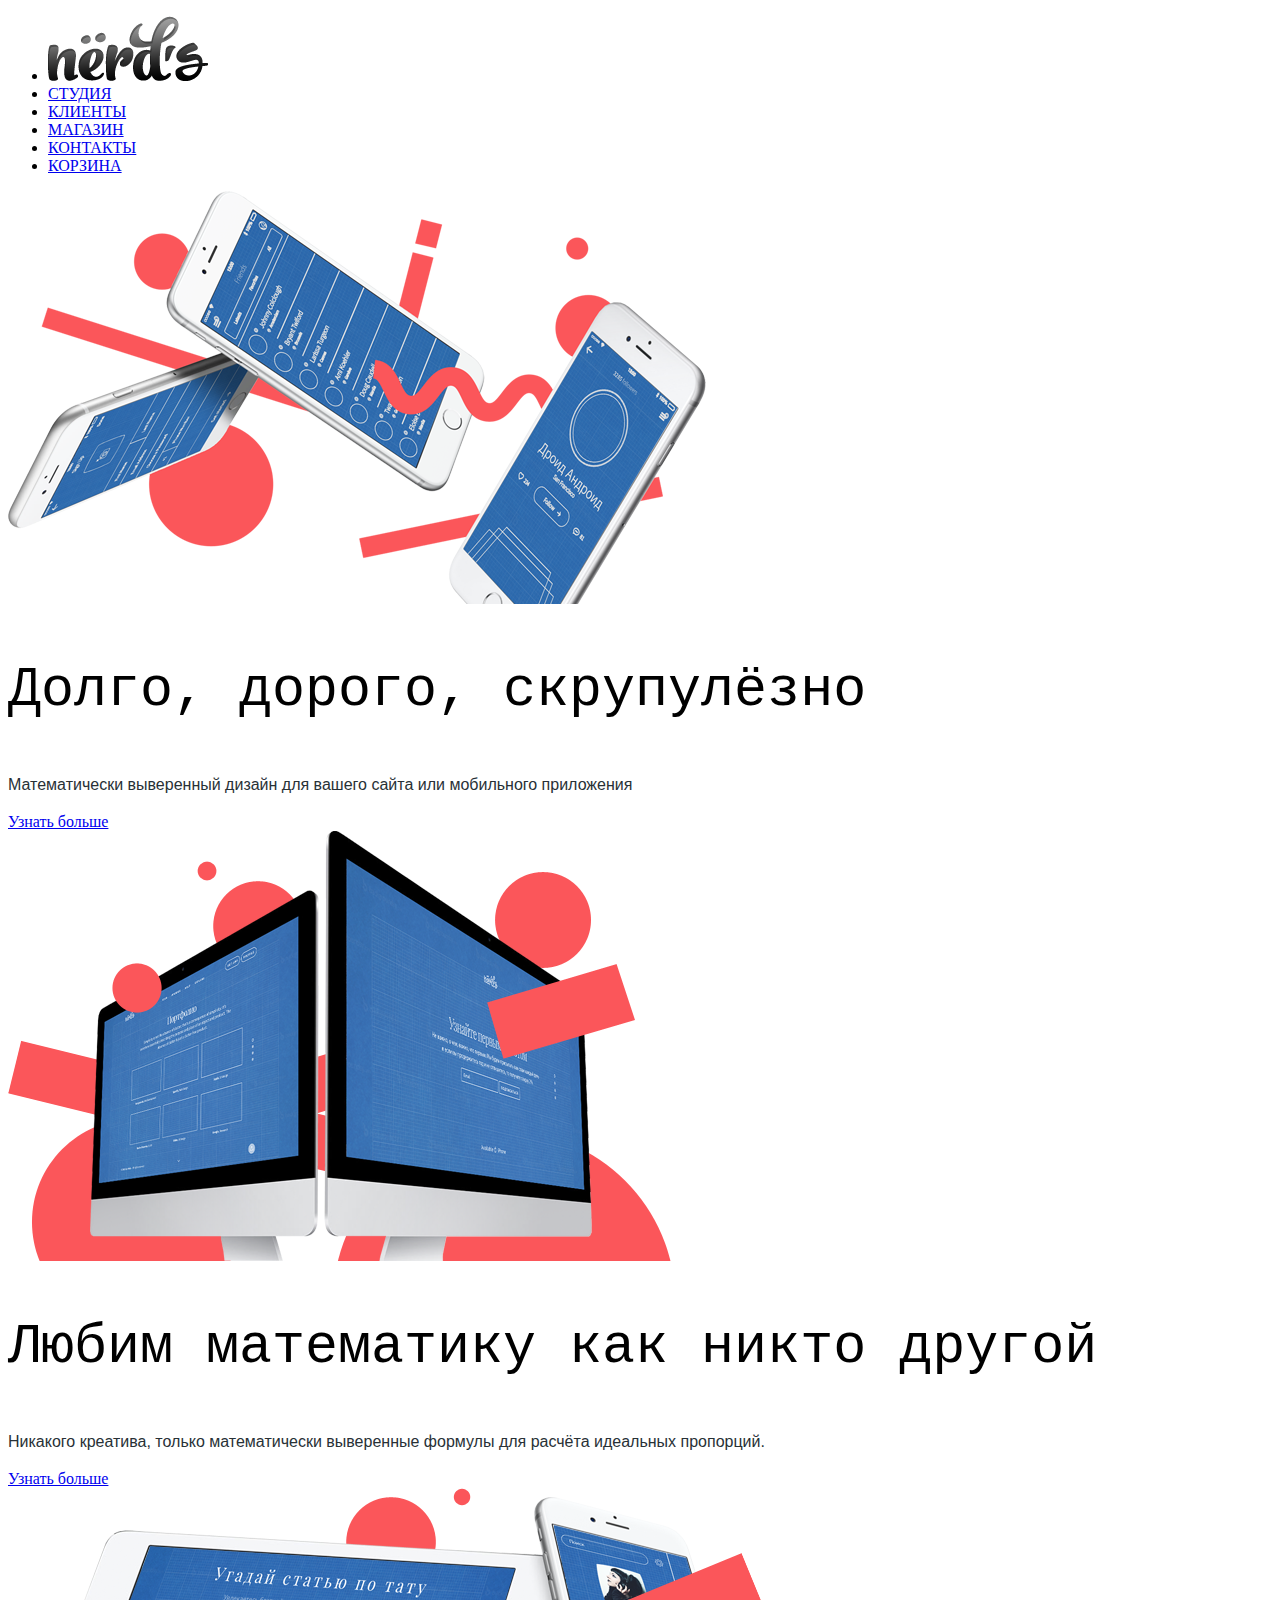
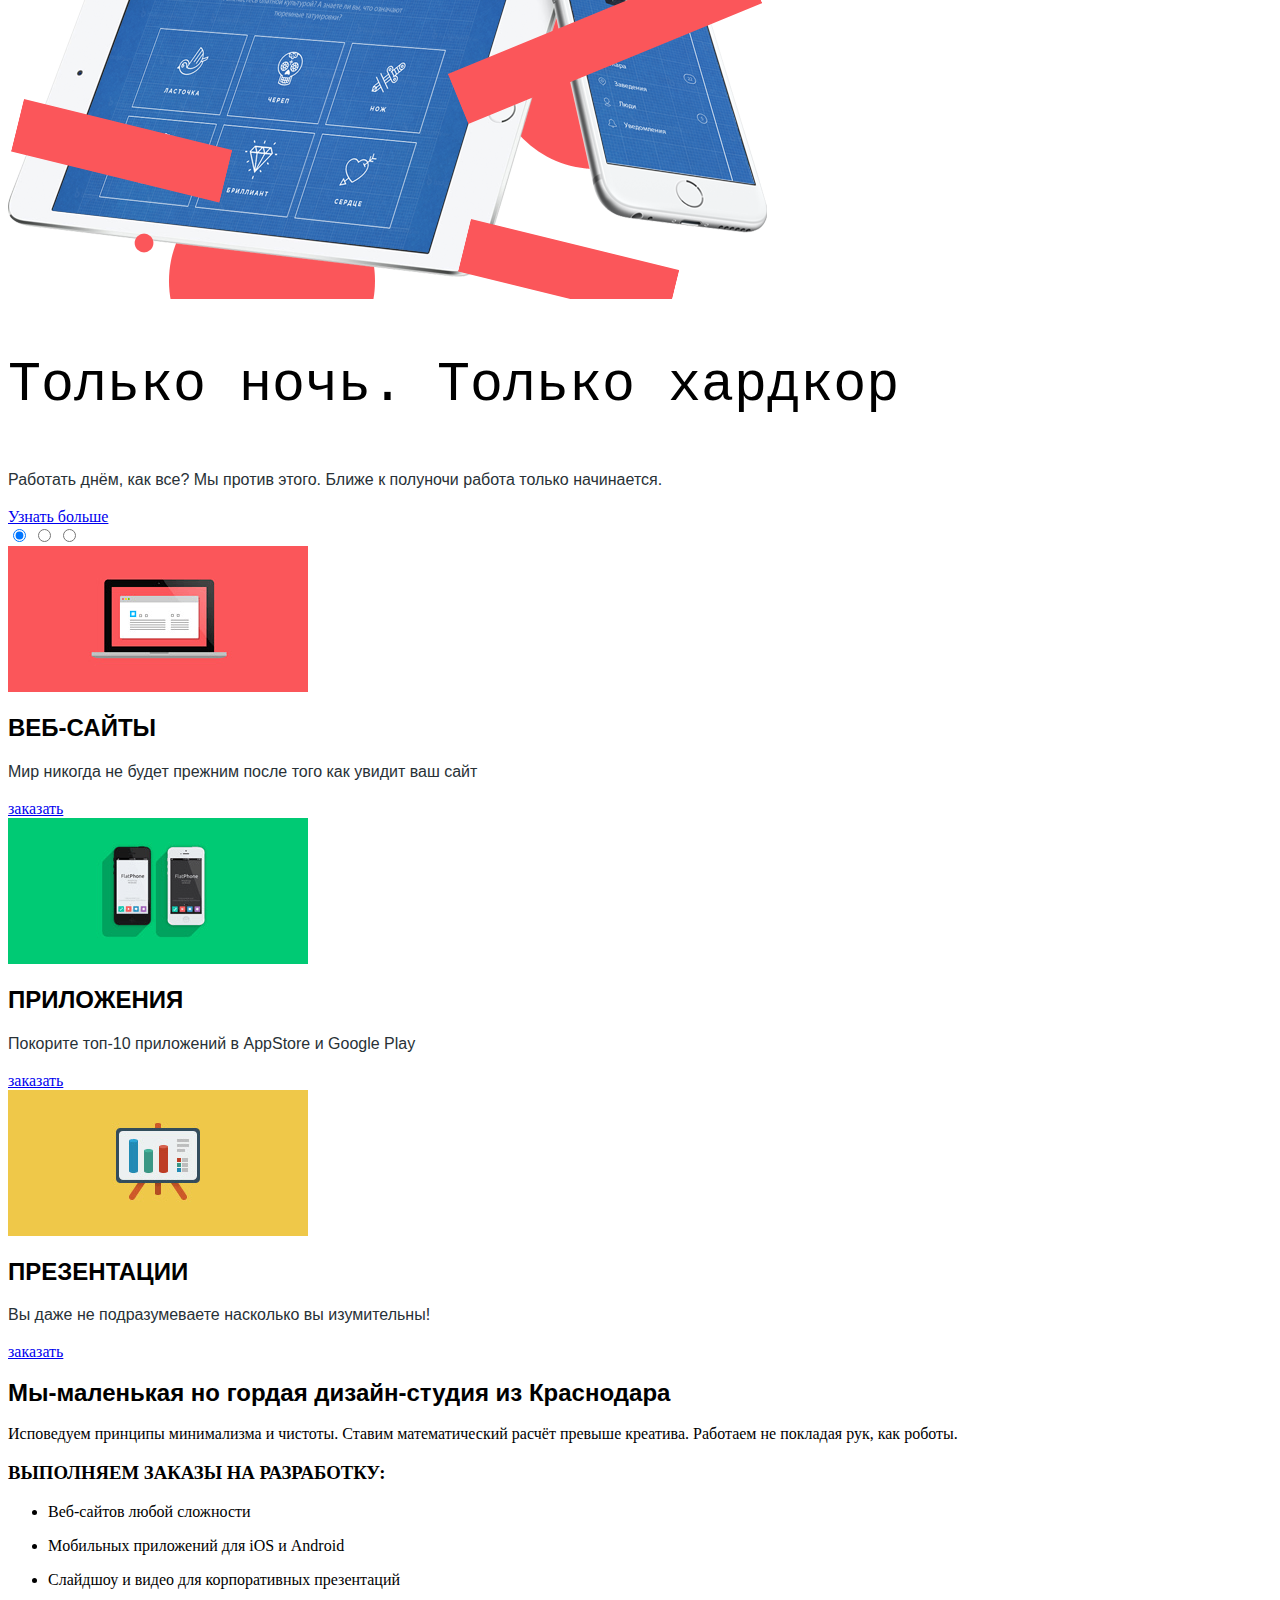
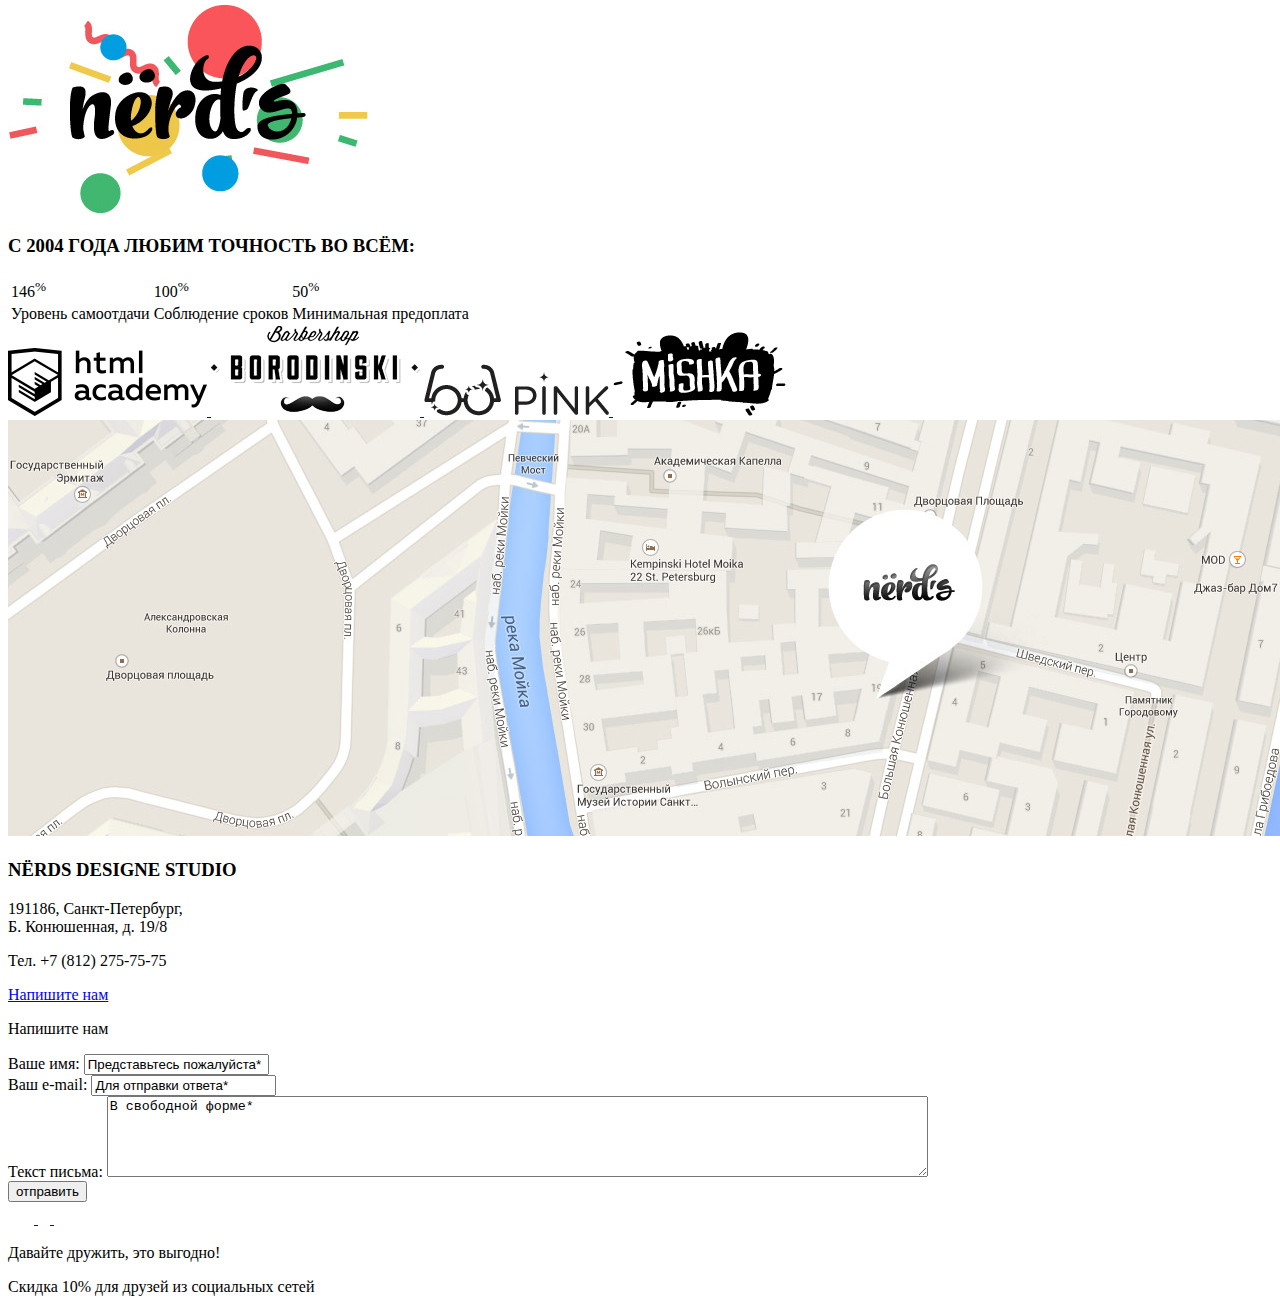
==== index.html @ 224f7737 "Поправил" ====
<!DOCTYPE html>
<html lang="ru">
  <head>
    <meta charset="utf-8">
      <title>HTML Academy: Нёрдс</title>
    <link href="css/style.css" rel="stylesheet">
  </head>
  <body>
    <header class="main-header">
      <div class="container">
        <nav class="main-navigation">
          <ul>
            <li>
              <a><img src="img/logo-nerds.png" alt="главная"></a>
            </li>
            <li>
              <a href="#">СТУДИЯ</a>
            </li>
            <li>
              <a href="#">КЛИЕНТЫ</a>
            </li>
            <li>
              <a href="catalog.html">МАГАЗИН</a>
            </li>
            <li>
              <a href="#">КОНТАКТЫ</a>
            </li>
            <li>
              <a href="#">КОРЗИНА</a>
            </li>
          </ul>
        </nav>
        <div class="carousel">
          <div class="carousel-slide-1">
            <img src="img/slide-1.png" alt="slide-1">
              <div class="slide-title">
                <p>Долго, дорого, скрупулёзно</p>
              </div>
                <p class="slide-text">Математически выверенный дизайн для вашего сайта или мобильного приложения</p>
                <a class="btn" href="#">Узнать больше</a>
          </div>
          <div class="carousel-slide-2">
            <img src="img/slide-2.png" alt="slide-2">
              <div class="slide-title">
                <p>Любим математику как никто другой</p>
              </div>
                <p class="slide-text">Никакого креатива, только математически выверенные формулы для расчёта идеальных пропорций.</p>
                <a class="btn" href="#">Узнать больше</a>
          </div>
          <div class="carousel-slide-3">
            <img src="img/slide-3.png" alt="slide-3">
              <div class="slide-title">
                <p>Только ночь. Только хардкор</p>
              </div>
                <p class="slide-text">Работать днём, как все? Мы против этого. Ближе к полуночи работа только начинается.</p>
                <a class="btn" href="#">Узнать больше</a>
          </div>
          <div class="carousel-activ">
            <input type="radio" name="carousel" id="slide-1" value="slide-1" checked>
              <label for="slide-1"></label>
            <input type="radio" name="carousel" id="slide-2" value="slide-2">
              <label for="slide-2"></label>
            <input type="radio" name="carousel" id="slide-3" value="slide-3">
              <label for="slide-3"></label>
          </div>
        </div>
      </div>
    </header>
    <div class="index-content">
      <div class="main-services">
        <div class="main-services-left">
          <img src="img/illustration-1.png" alt="ВЕБ-САЙТЫ">
          <h2 class="main-services-left-title">ВЕБ-САЙТЫ</h2>
          <p class="tegline">Мир никогда не будет прежним после того как увидит ваш сайт</p>
          <a class="btn" href="#">заказать</a>
        </div>
        <div class="main-services-center">
          <img src="img/illustration-2.png" alt="ПРИЛОЖЕНИЯ">
          <h2 class="main-services-center-title">ПРИЛОЖЕНИЯ</h2>
          <p class="tegline">Покорите топ-10 приложений в AppStore и Google Play</p>
          <a class="btn" href="#">заказать</a>
        </div>
        <div class="main-services-right">
          <img src="img/illustration-3.png" alt="ПРЕЗЕНТАЦИИ">
          <h2 class="main-services-right-title">ПРЕЗЕНТАЦИИ</h2>
          <p class="tegline">Вы даже не подразумеваете насколько вы изумительны!</p>
          <a class="btn" href="#">заказать</a>
        </div>
      </div>
      <div class="index-content-left">
        <h2 class="index-content-title">Мы-маленькая но гордая дизайн-студия из Краснодара</h2>
        <p>Исповедуем принципы минимализма и чистоты. Ставим математический расчёт превыше креатива. Работаем не покладая рук, как роботы.</p>
        <h3 class="index-content-left-title">ВЫПОЛНЯЕМ ЗАКАЗЫ НА РАЗРАБОТКУ:</h3>
          <ul>
            <li>
              <p>Веб-сайтов любой сложности</p>
            </li>
            <li>
              <p>Mобильных приложений для iOS и Android</p>
            </li>
            <li>
              <p>Слайдшоу и видео для корпоративных презентаций</p>
            </li>
          </ul>
        </div>
        <div class="index-content-right">
          <img src="img/nerds-illustration.jpg" alt="logo-nёrd's-color»">
          <h3 class="index-content-right-title">С 2004 ГОДА ЛЮБИМ ТОЧНОСТЬ ВО ВСЁМ:</h3>
           <table>
             <tr>
               <td>146<sup>%</sup></td>
               <td>100<sup>%</sup></td>
               <td>50<sup>%</sup></td>
             </tr>
             <tr>
               <td>Уровень самоотдачи</td>
               <td>Соблюдение сроков</td>
               <td>Минимальная предоплата</td>
           </table>
         </div>
         <div class="partners-block">
          <a href="https://htmlacademy.ru">
            <img src="img/logo-1.png" alt="htmlacademy">
          </a>
          <a href="https://htmlacademy.ru">
            <img src="img/logo-2.png" alt="barbershop BORODINSKI">
          </a>
          <a href="https://htmlacademy.ru">
            <img src="img/logo-3.png" alt="PINK">
          </a>
          <a href="https://htmlacademy.ru">
            <img src="img/logo-4.png" alt="MISHKA">
          </a>
        </div>
        <div class="useblock">
          <div class="usemap">
            <img src="img/map-marker.jpg" alt="карта">
          </div>
          <div class="main-contacts">
            <h3 class="main-contacts-title">NЁRDS DESIGNE STUDIO</h3>
            <p>191186, Санкт-Петербург,<br>
            Б. Конюшенная, д. 19/8</p>
            <p>Тел. +7 (812) 275-75-75</p>
          </div>
          <div>
            <a href="#">Напишите нам</a>
          </div>
          <form class="feedback-form" action="https://echo.htmlacademy.ru" method="post">
            <p class="feedback-form-title">Напишите нам</p>
            <div class="box-1">
              <label for="user-field-id">Ваше имя:</label>
              <input type="text" name="username" id="user-field-id" value="Представьтесь пожалуйста*">
            </div>
            <div class="box-2">
              <label for="user-email-id">Ваш e-mail:</label>
              <input type="email" name="user-email" id="user-email-id" value="Для отправки ответа*">
            </div>
            <div class="box-3">
              <label for="user-comment-id">Текст письма:</label>
                <textarea id="user-comment-id" name="user-comment" cols="100" rows="5">В свободной форме*</textarea>
            </div>
            <div class="btn-send">
              <button type="submit">отправить</button>
            </div>
          </form>
        </div>
      </div>
        <footer class="main-footer">
          <div class="container">
            <div class="footer-social-left">
              <a class="social-btn social-btn-vk" href="#">
                <img src="img/vk-icon.png" alt="Вконтакте">
              </a>
              <a class="social-btn social-btn-fb" href="#">
                <img src="img/fb-icon.png" alt="Фейсбук">
              </a>
              <a class="social-btn social-btn-inst" href="#">
                <img src="img/insta-icon.png" alt="Инстаграм">
              </a>
            </div>
            <div class="footer-tegline">
              <p class="footer-tegline">Давайте дружить, это выгодно!</p>
              <p>Скидка 10% для друзей из социальных сетей</p>
            </div>
          </div>
        </footer>
      </body>
    </html>
---- css/style.css ----
.slide-title {
  font-size: 55px;
  font-family: "Roboto Medium", monospace;
  font-weight: 500;
  line-height: 1;
  color: #000000;
}

.slide-text {
  font-size: 16px;
  font-family: "Roboto Regular", sans-serif;
  font-weight: 400;
  line-height: 1.5;
  color: #283136;
}

h2 {
  font-size: 24px;
  font-family: "Roboto Bold", sans-serif;
  font-weight: 700;
  line-height: 1;
  color: #000000;
}

.tegline {
  font-size: 16px;
  font-family: "Roboto Regular", sans-serif;
  font-weight: 400;
  line-height: 1.5;
  color: #283136;
}
.semi{
  opacity: 0.12
}

.mask{
  opacity: 0
}
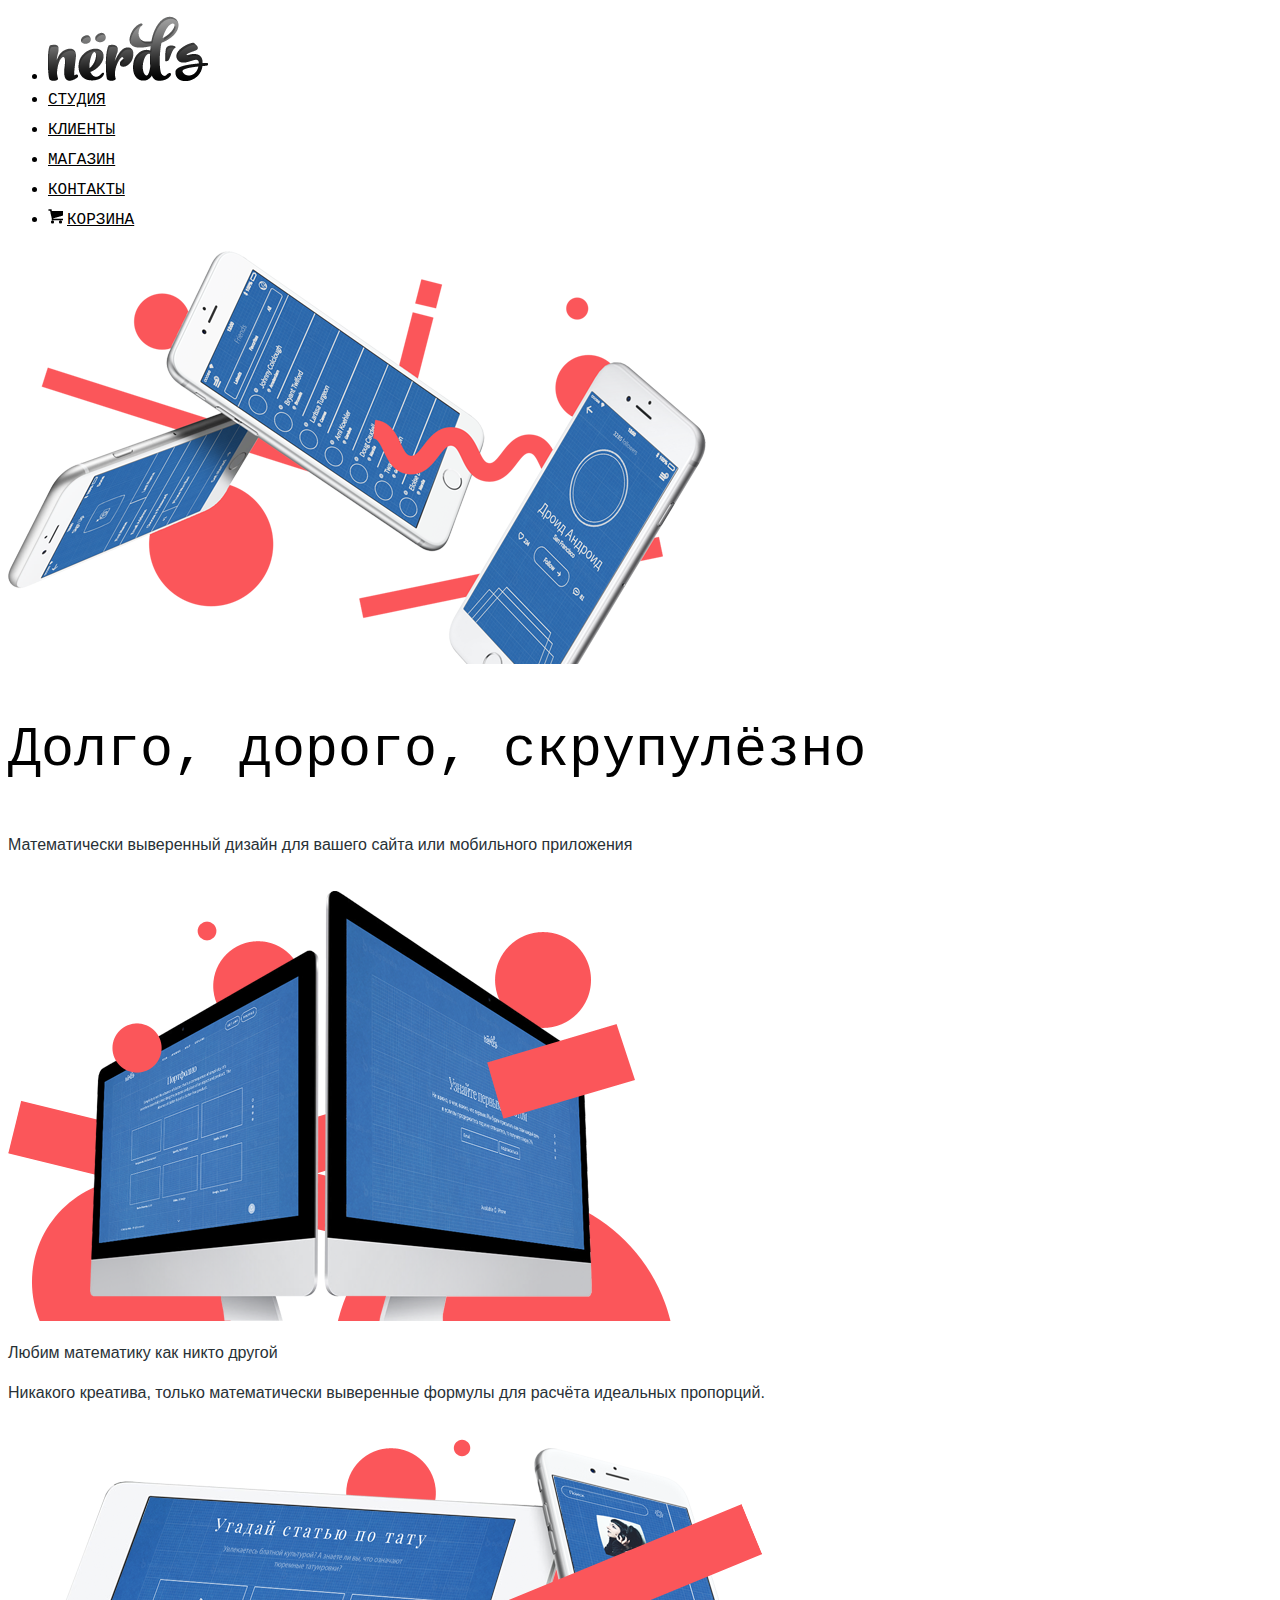
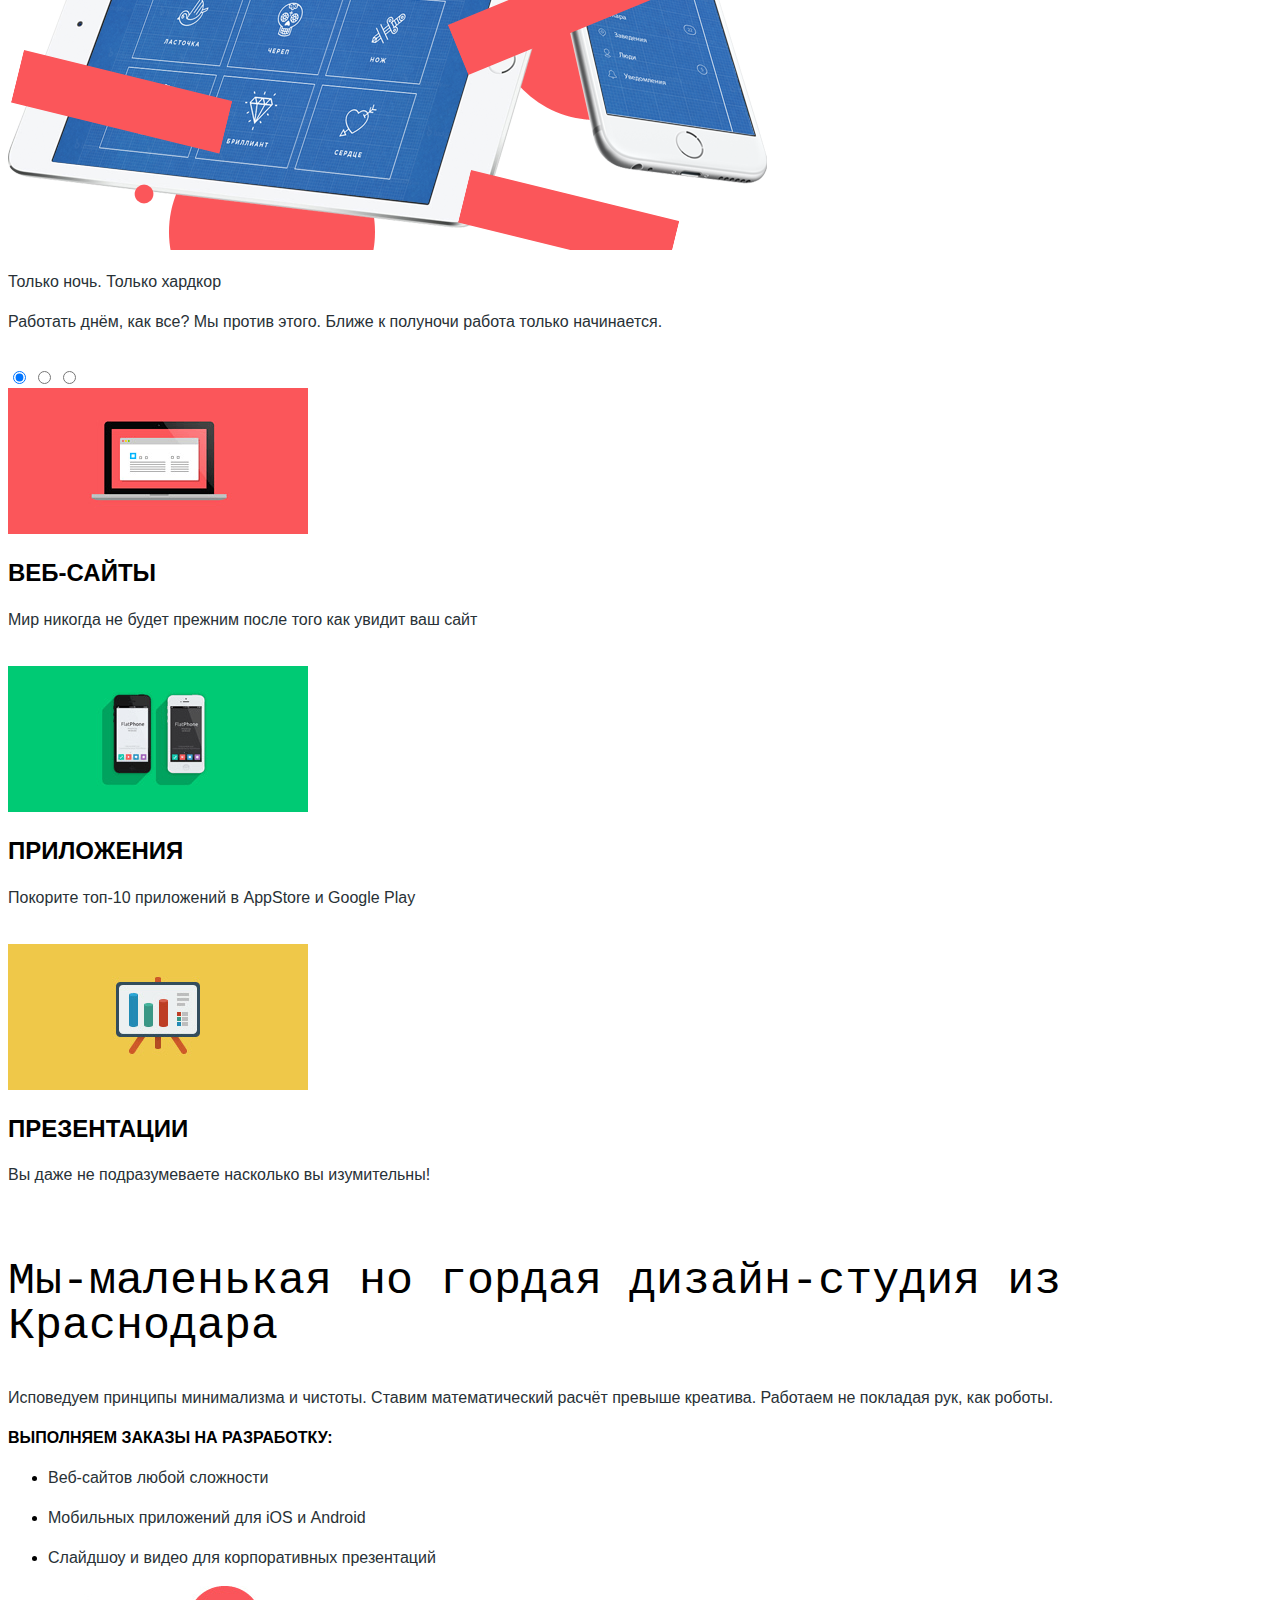
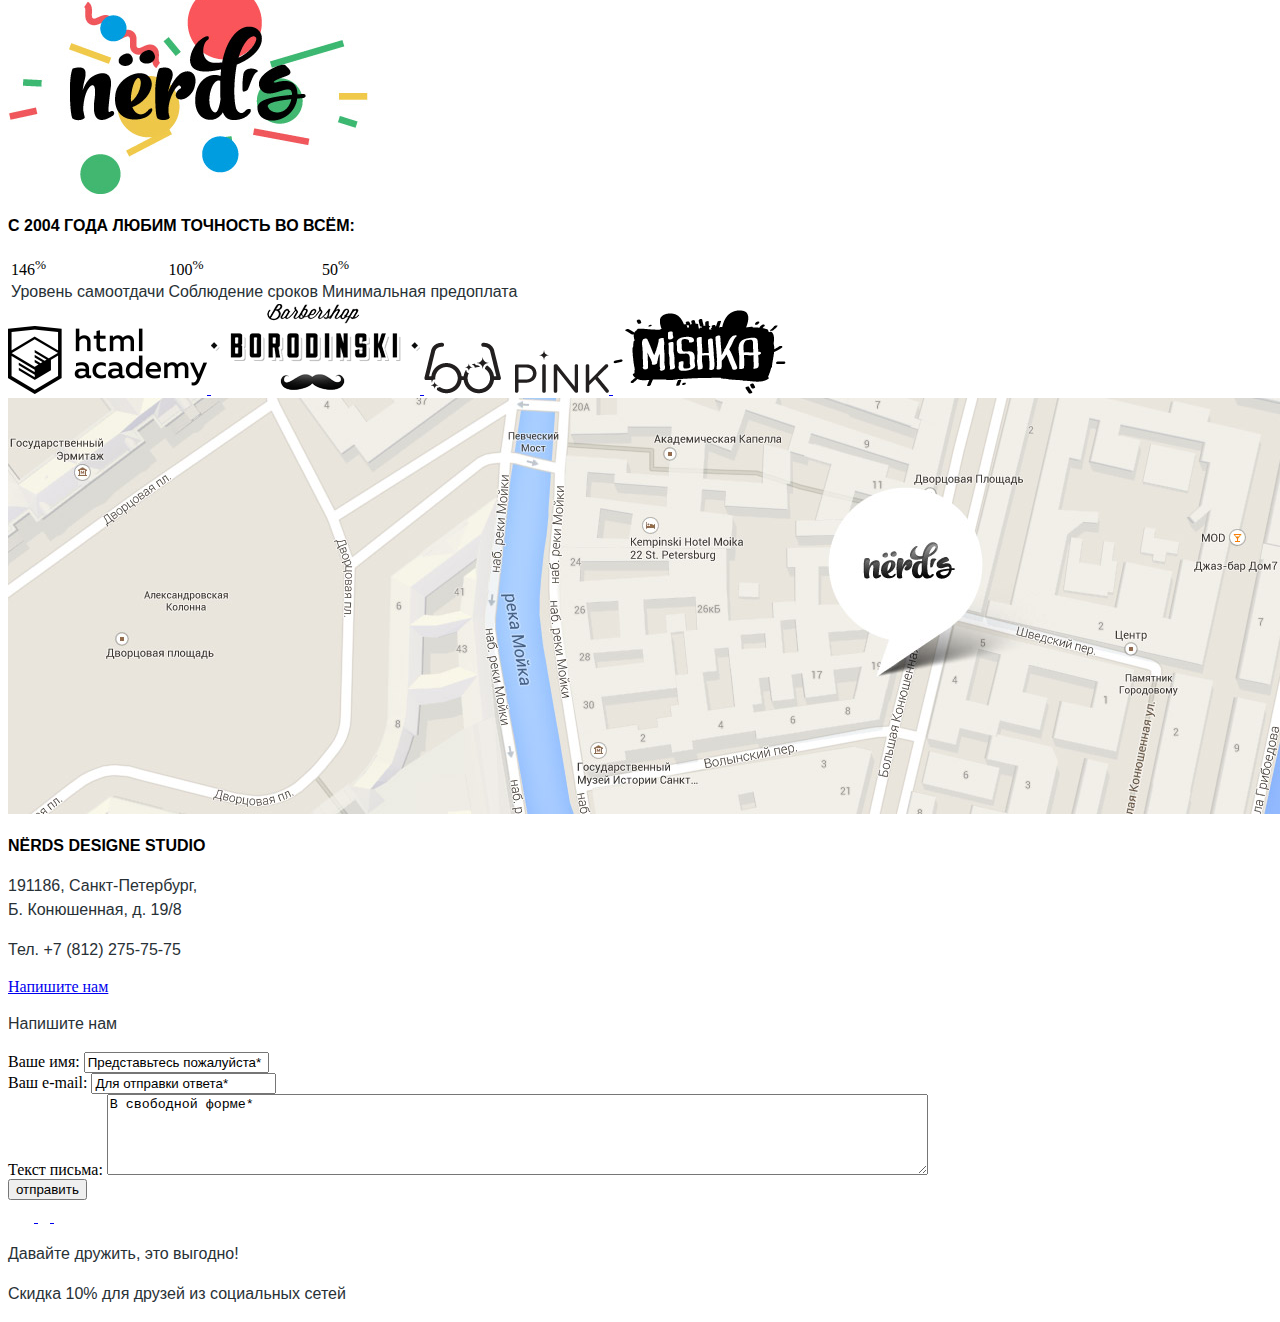
==== commit ca73baef: "Делал всё что успевал, пока был закрыт раздел СЕТКА" ====
--- a/index.html
+++ b/index.html
@@ -14,19 +14,20 @@
               <a><img src="img/logo-nerds.png" alt="главная"></a>
             </li>
             <li>
-              <a href="#">СТУДИЯ</a>
+              <a class="navi" href="#">студия</a>
             </li>
             <li>
-              <a href="#">КЛИЕНТЫ</a>
+              <a class="navi" href="#">клиенты</a>
             </li>
             <li>
-              <a href="catalog.html">МАГАЗИН</a>
+              <a class="navi" href="catalog.html">магазин</a>
             </li>
             <li>
-              <a href="#">КОНТАКТЫ</a>
+              <a class="navi" href="#">контакты</a>
             </li>
             <li>
-              <a href="#">КОРЗИНА</a>
+              <a><img src="img/bask-icon.png" alt="корзина"></a>
+              <a class="navi" href="#">корзина</a>
             </li>
           </ul>
         </nav>
@@ -34,7 +35,7 @@
           <div class="carousel-slide-1">
             <img src="img/slide-1.png" alt="slide-1">
               <div class="slide-title">
-                <p>Долго, дорого, скрупулёзно</p>
+                <p class="slide-title">Долго, дорого, скрупулёзно</p>
               </div>
                 <p class="slide-text">Математически выверенный дизайн для вашего сайта или мобильного приложения</p>
                 <a class="btn" href="#">Узнать больше</a>
@@ -69,20 +70,20 @@
     <div class="index-content">
       <div class="main-services">
         <div class="main-services-left">
-          <img src="img/illustration-1.png" alt="ВЕБ-САЙТЫ">
-          <h2 class="main-services-left-title">ВЕБ-САЙТЫ</h2>
+          <img src="img/illustration-1.png" alt="веб-сайты">
+          <h2 class="main-services-left-title">веб-сайты</h2>
           <p class="tegline">Мир никогда не будет прежним после того как увидит ваш сайт</p>
           <a class="btn" href="#">заказать</a>
         </div>
         <div class="main-services-center">
-          <img src="img/illustration-2.png" alt="ПРИЛОЖЕНИЯ">
-          <h2 class="main-services-center-title">ПРИЛОЖЕНИЯ</h2>
+          <img src="img/illustration-2.png" alt="приложения">
+          <h2 class="main-services-center-title">приложения</h2>
           <p class="tegline">Покорите топ-10 приложений в AppStore и Google Play</p>
           <a class="btn" href="#">заказать</a>
         </div>
         <div class="main-services-right">
-          <img src="img/illustration-3.png" alt="ПРЕЗЕНТАЦИИ">
-          <h2 class="main-services-right-title">ПРЕЗЕНТАЦИИ</h2>
+          <img src="img/illustration-3.png" alt="презентации">
+          <h2 class="main-services-right-title">презентации</h2>
           <p class="tegline">Вы даже не подразумеваете насколько вы изумительны!</p>
           <a class="btn" href="#">заказать</a>
         </div>
@@ -90,7 +91,7 @@
       <div class="index-content-left">
         <h2 class="index-content-title">Мы-маленькая но гордая дизайн-студия из Краснодара</h2>
         <p>Исповедуем принципы минимализма и чистоты. Ставим математический расчёт превыше креатива. Работаем не покладая рук, как роботы.</p>
-        <h3 class="index-content-left-title">ВЫПОЛНЯЕМ ЗАКАЗЫ НА РАЗРАБОТКУ:</h3>
+        <h3 class="index-content">Выполняем заказы на разработку:</h3>
           <ul>
             <li>
               <p>Веб-сайтов любой сложности</p>
@@ -105,7 +106,7 @@
         </div>
         <div class="index-content-right">
           <img src="img/nerds-illustration.jpg" alt="logo-nёrd's-color»">
-          <h3 class="index-content-right-title">С 2004 ГОДА ЛЮБИМ ТОЧНОСТЬ ВО ВСЁМ:</h3>
+          <h3 class="index-content">С 2004 года любим точность во всём:</h3>
            <table>
              <tr>
                <td>146<sup>%</sup></td>
@@ -113,9 +114,9 @@
                <td>50<sup>%</sup></td>
              </tr>
              <tr>
-               <td>Уровень самоотдачи</td>
-               <td>Соблюдение сроков</td>
-               <td>Минимальная предоплата</td>
+               <td class="text">Уровень самоотдачи</td>
+               <td class="text">Соблюдение сроков</td>
+               <td class="text">Минимальная предоплата</td>
            </table>
          </div>
          <div class="partners-block">
--- a/css/style.css
+++ b/css/style.css
@@ -1,35 +1,114 @@
+a.navi {
+  font-size: 16px;
+  font-weight: 500;
+  font-style: normal;
+  font-family: "Roboto", monospace;
+  color: #000000;
+  text-transform: uppercase;
+  text-align: left;
+  line-height: 1.875;
+}
 
 .slide-title {
   font-size: 55px;
-  font-family: "Roboto Medium", monospace;
   font-weight: 500;
-  line-height: 1;
+  font-style: normal;
+  font-family: "Roboto", monospace;
   color: #000000;
+  text-transform: none;
+  text-align: left;
+  line-height: 1.0;
 }
 
 .slide-text {
   font-size: 16px;
-  font-family: "Roboto Regular", sans-serif;
   font-weight: 400;
+  font-style: normal;
+  font-family: "Roboto", sans-serif;
+  color: #283136;
+  text-transform: none;
+  text-align: left;
   line-height: 1.5;
-  color: #283136;
+}
+
+.btn {
+  font-size: 16px;
+  font-weight: 500;
+  font-style: normal;
+  font-family: "Roboto", sans-serif;
+  color: #FFFFFF;
+  text-transform: uppercase;
+  text-align: center;
+  line-height: 1.125;
 }
 
 h2 {
   font-size: 24px;
-  font-family: "Roboto Bold", sans-serif;
-  font-weight: 700;
-  line-height: 1;
+  font-weight: bold;
+  font-style: normal;
+  font-family: "Roboto", sans-serif;
   color: #000000;
+  text-transform: uppercase;
+  text-align: left;
+  line-height: 1.25;
 }
 
 .tegline {
   font-size: 16px;
-  font-family: "Roboto Regular", sans-serif;
   font-weight: 400;
+  font-style: normal;
+  font-family: "Roboto", sans-serif;
+  color: #283136;
+  text-transform: none;
+  text-align: left;
   line-height: 1.5;
+}
+
+.index-content-title {
+  font-size: 45px;
+  font-weight: 500;
+  font-style: normal;
+  font-family: "Roboto", monospace;
+  color: #000000;
+  text-transform: none;
+  text-align: left;
+  line-height: 1.0;
+}
+
+h3 {
+  font-size: 16px;
+  font-weight: bold;
+  font-style: normal;
+  font-family: "Roboto", sans-serif;
+  color: #000000;
+  text-transform: uppercase;
+  text-align: left;
+  line-height: 1.5;
+}
+
+p {
+  font-size: 16px;
+  font-weight: 400;
+  font-style: normal;
+  font-family: "Roboto", sans-serif;
   color: #283136;
+  text-transform: none;
+  text-align: left;
+  line-height: 1.5;
 }
+
+td.text {
+  font-size: 16px;
+  font-weight: 400;
+  font-style: normal;
+  font-family: "Roboto", sans-serif;
+  color: #283136;
+  text-transform: none;
+  text-align: left;
+  line-height: 1.125;
+}
+
+
 .semi{
   opacity: 0.12
 }
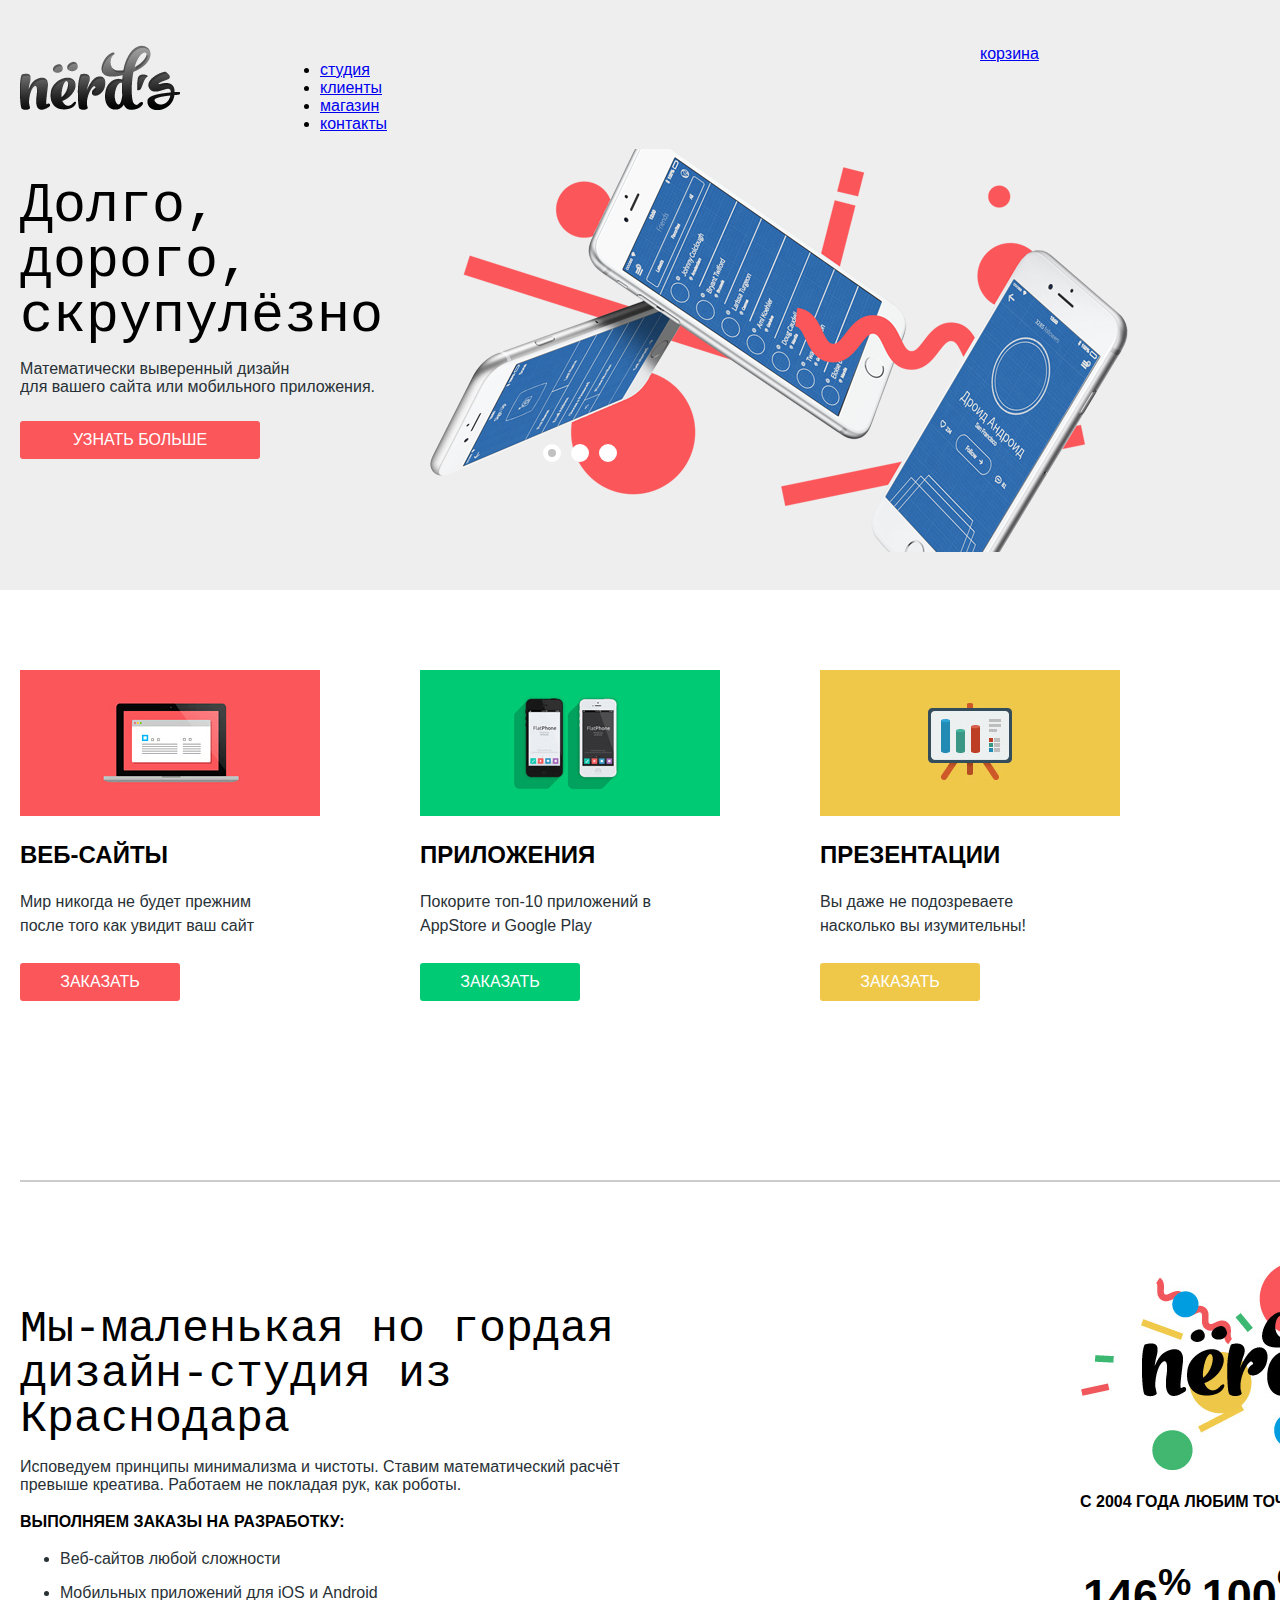
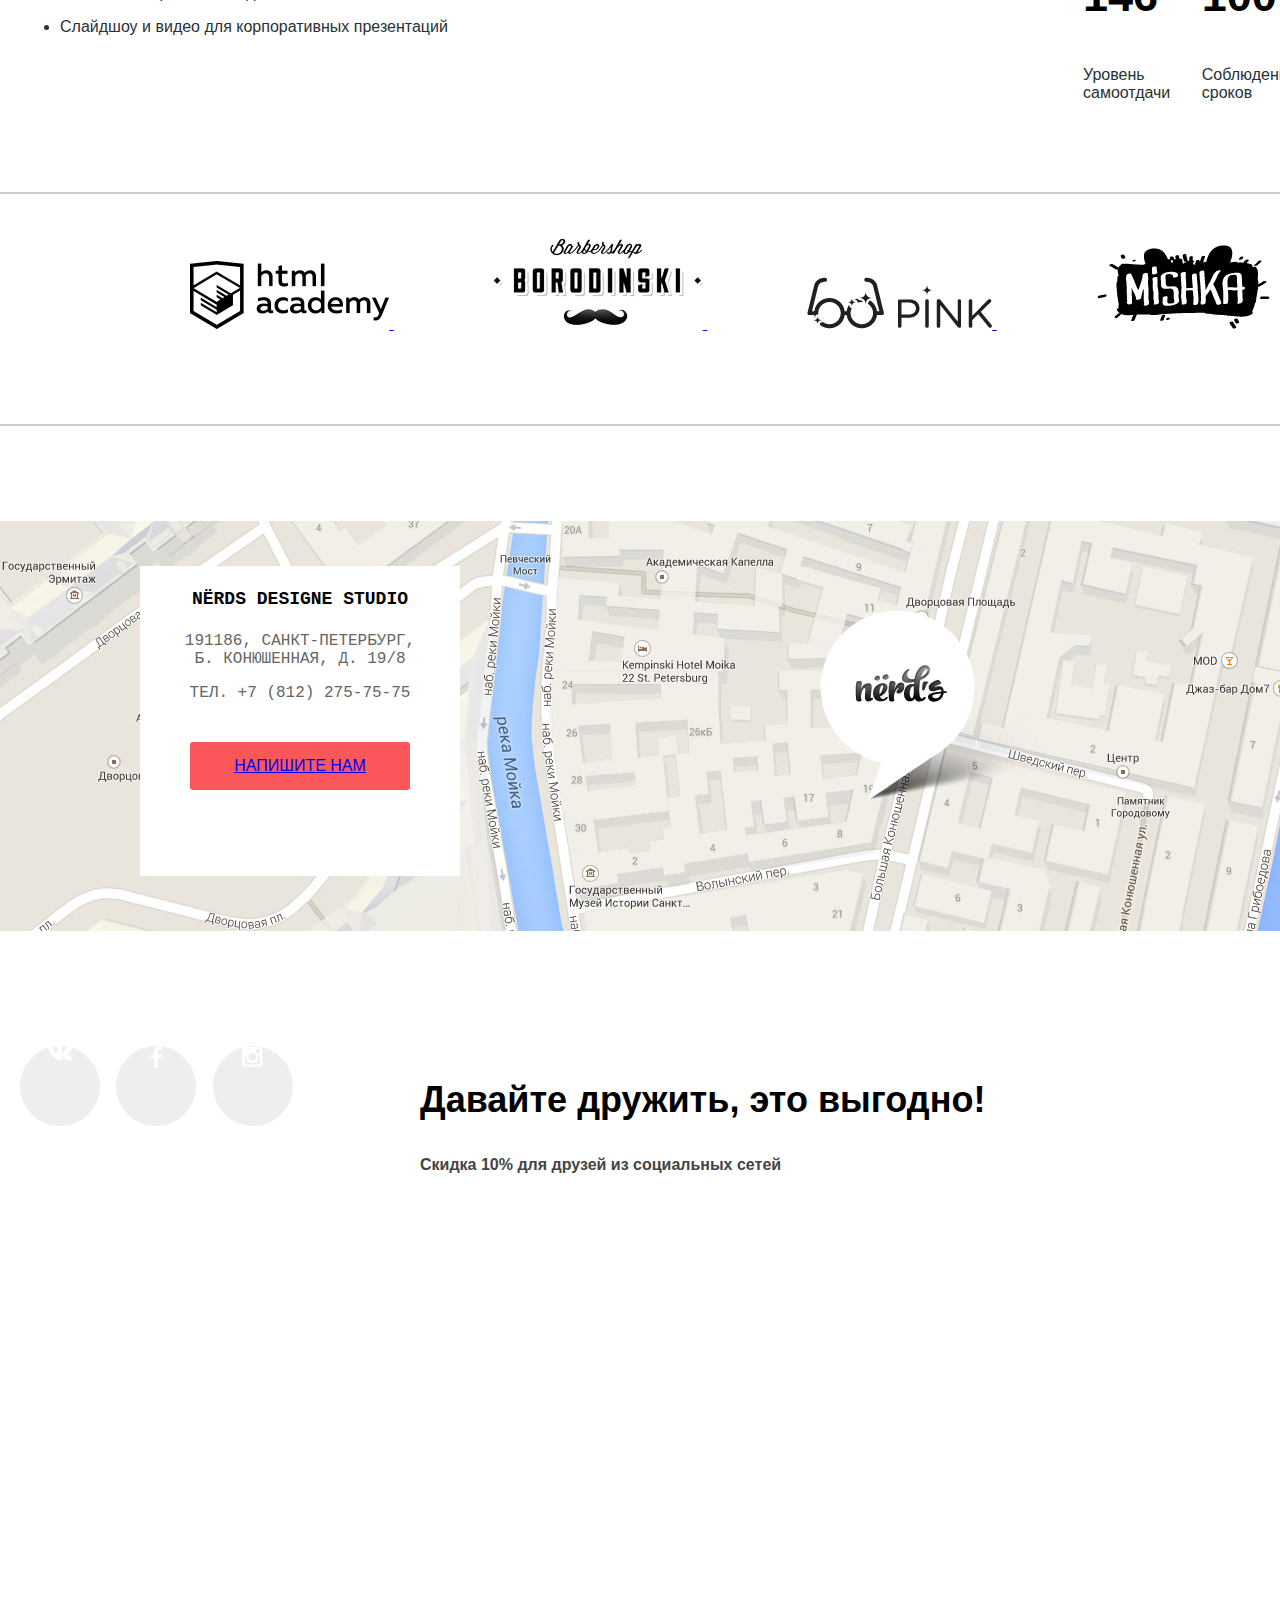
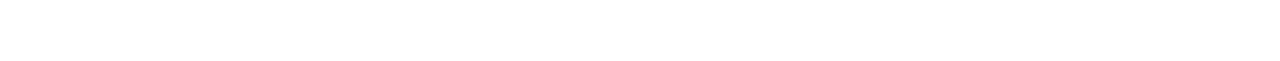
==== commit 37aac04a: "ТУПИК" ====
--- a/index.html
+++ b/index.html
@@ -7,13 +7,13 @@
   </head>
   <body>
     <header class="main-header">
-      <div class="container">
+      <div class="container clearfix">
+        <div class="index-logo">
+          <a><img src="img/logo-nerds.png" alt="главная"></a>
+        </div>
         <nav class="main-navigation">
           <ul>
             <li>
-              <a><img src="img/logo-nerds.png" alt="главная"></a>
-            </li>
-            <li>
               <a class="navi" href="#">студия</a>
             </li>
             <li>
@@ -24,101 +24,121 @@
             </li>
             <li>
               <a class="navi" href="#">контакты</a>
-            </li>
-            <li>
-              <a><img src="img/bask-icon.png" alt="корзина"></a>
-              <a class="navi" href="#">корзина</a>
             </li>
           </ul>
         </nav>
-        <div class="carousel">
-          <div class="carousel-slide-1">
-            <img src="img/slide-1.png" alt="slide-1">
-              <div class="slide-title">
-                <p class="slide-title">Долго, дорого, скрупулёзно</p>
+        <div class="user-bask">
+          <!--<a><img src="img/bask-icon.png" alt="корзина"></a>-->
+            <a class="bask" href="#">корзина</a>
+        </div>
+        <div class="slider"> <!--изменения-->
+          <input type="radio" name="switch" id="btn-1" checked>
+          <input type="radio" name="switch" id="btn-2">
+          <input type="radio" name="switch" id="btn-3">
+            <div class="slider-controls">
+              <label for="btn-1"></label>
+              <label for="btn-2"></label>
+              <label for="btn-3"></label>
+            </div>
+            <div class="slides">
+              <div class="slide">
+                <div class="slide-text">
+                  <div class="slide-title">Долго, дорого, скрупулёзно</div>
+                  <p>Математически выверенный дизайн<br>
+                     для вашего сайта или мобильного приложения.</p>
+                  <a class="btn" href="#">Узнать больше</a>
+                  <div class="slide-image">
+                    <img src="img/slide-1.png" alt="slide-1">
+                  </div>
+                </div>
               </div>
-                <p class="slide-text">Математически выверенный дизайн для вашего сайта или мобильного приложения</p>
-                <a class="btn" href="#">Узнать больше</a>
-          </div>
-          <div class="carousel-slide-2">
-            <img src="img/slide-2.png" alt="slide-2">
-              <div class="slide-title">
-                <p>Любим математику как никто другой</p>
+              <div class="slide">
+                <div class="slide-text">
+                  <div class="slide-title">Любим математику как никто другой</div>
+                  <p>Никакого креатива,<br>
+                     только математически выверенные формулы для расчёта идеальных пропорций.</p>
+                  <a class="btn" href="#">Узнать больше</a>
+                  <div class="slide-image">
+                    <img src="img/slide-2.png" alt="slide-2">
+                  </div>
+                </div>
               </div>
-                <p class="slide-text">Никакого креатива, только математически выверенные формулы для расчёта идеальных пропорций.</p>
-                <a class="btn" href="#">Узнать больше</a>
-          </div>
-          <div class="carousel-slide-3">
-            <img src="img/slide-3.png" alt="slide-3">
-              <div class="slide-title">
-                <p>Только ночь. Только хардкор</p>
+              <div class="slide">
+                <div class="slide-text">
+                  <div class="slide-title">Только ночь. Только хардкор</div>
+                  <p>Работать днём, как все? Мы против этого.<br>
+                     Ближе к полуночи работа только начинается.</p>
+                  <a class="btn" href="#">Узнать больше</a>
+                  <div class="slide-image">
+                    <img src="img/slide-3.png" alt="slide-3">
+                  </div>
+                </div>
               </div>
-                <p class="slide-text">Работать днём, как все? Мы против этого. Ближе к полуночи работа только начинается.</p>
-                <a class="btn" href="#">Узнать больше</a>
-          </div>
-          <div class="carousel-activ">
-            <input type="radio" name="carousel" id="slide-1" value="slide-1" checked>
-              <label for="slide-1"></label>
-            <input type="radio" name="carousel" id="slide-2" value="slide-2">
-              <label for="slide-2"></label>
-            <input type="radio" name="carousel" id="slide-3" value="slide-3">
-              <label for="slide-3"></label>
-          </div>
+            </div>
+          </div>
+          </div>
+        </header>
+    <!--<div class="index-content">-->
+      <div class="main-services-content clearfix">
+        <div class="main-services">
+          <img src="img/illustration-1.png" alt="веб-сайты">
+          <h2 class="main-services-title">веб-сайты</h2>
+          <p class="tegline">Мир никогда не будет прежним<br>
+                             после того как увидит ваш сайт</p>
+          <a class="btn-1" href="#">заказать</a>
+        </div>
+        <div class="main-services">
+          <img src="img/illustration-2.png" alt="приложения">
+          <h2 class="main-services-title">приложения</h2>
+          <p class="tegline">Покорите топ-10 приложений в<br>
+                             AppStore и Google Play</p>
+          <a class="btn-2" href="#">заказать</a>
+        </div>
+        <div class="main-services">
+          <img src="img/illustration-3.png" alt="презентации">
+          <h2 class="main-services-title">презентации</h2>
+          <p class="tegline">Вы даже не подозреваете<br>
+                             насколько вы изумительны!</p>
+          <a class="btn-3" href="#">заказать</a>
         </div>
       </div>
-    </header>
-    <div class="index-content">
-      <div class="main-services">
-        <div class="main-services-left">
-          <img src="img/illustration-1.png" alt="веб-сайты">
-          <h2 class="main-services-left-title">веб-сайты</h2>
-          <p class="tegline">Мир никогда не будет прежним после того как увидит ваш сайт</p>
-          <a class="btn" href="#">заказать</a>
-        </div>
-        <div class="main-services-center">
-          <img src="img/illustration-2.png" alt="приложения">
-          <h2 class="main-services-center-title">приложения</h2>
-          <p class="tegline">Покорите топ-10 приложений в AppStore и Google Play</p>
-          <a class="btn" href="#">заказать</a>
-        </div>
-        <div class="main-services-right">
-          <img src="img/illustration-3.png" alt="презентации">
-          <h2 class="main-services-right-title">презентации</h2>
-          <p class="tegline">Вы даже не подразумеваете насколько вы изумительны!</p>
-          <a class="btn" href="#">заказать</a>
+      <div class="index-content">
+        <div class="index-content-left">
+          <div class="index-content-text">
+            <div class="index-content-title">Мы-маленькая но гордая дизайн-студия из Краснодара</div>
+              <p>Исповедуем принципы минимализма и чистоты. Ставим математический расчёт превыше креатива. Работаем не покладая рук, как роботы.</p>
+                <p class="span">Выполняем заказы на разработку:</p>
+          <ul>
+            <li>
+              <p>Веб-сайтов любой сложности</p>
+            </li>
+            <li>
+              <p>Mобильных приложений для iOS и Android</p>
+            </li>
+            <li>
+              <p>Слайдшоу и видео для корпоративных презентаций</p>
+            </li>
+          </ul>
         </div>
       </div>
-      <div class="index-content-left">
-        <h2 class="index-content-title">Мы-маленькая но гордая дизайн-студия из Краснодара</h2>
-        <p>Исповедуем принципы минимализма и чистоты. Ставим математический расчёт превыше креатива. Работаем не покладая рук, как роботы.</p>
-        <h3 class="index-content">Выполняем заказы на разработку:</h3>
-          <ul>
-            <li>
-              <p>Веб-сайтов любой сложности</p>
-            </li>
-            <li>
-              <p>Mобильных приложений для iOS и Android</p>
-            </li>
-            <li>
-              <p>Слайдшоу и видео для корпоративных презентаций</p>
-            </li>
-          </ul>
-        </div>
         <div class="index-content-right">
           <img src="img/nerds-illustration.jpg" alt="logo-nёrd's-color»">
-          <h3 class="index-content">С 2004 года любим точность во всём:</h3>
+            <div class="index-content-text">
+              <p class="span">С 2004 года любим точность во всём:</p>
            <table>
              <tr>
-               <td>146<sup>%</sup></td>
-               <td>100<sup>%</sup></td>
-               <td>50<sup>%</sup></td>
+               <td><p class="statistics">146<sup>%</sup></p></td>
+               <td><p class="statistics">100<sup>%</sup></p></td>
+               <td><p class="statistics">50<sup>%</sup></p></td>
              </tr>
              <tr>
-               <td class="text">Уровень самоотдачи</td>
-               <td class="text">Соблюдение сроков</td>
-               <td class="text">Минимальная предоплата</td>
+               <td><p class="text">Уровень самоотдачи</p></td>
+               <td><p class="text">Соблюдение сроков</p></td>
+               <td><p class="text">Минимальная предоплата</p></td>
            </table>
          </div>
+       </div>
+     </div>
          <div class="partners-block">
           <a href="https://htmlacademy.ru">
             <img src="img/logo-1.png" alt="htmlacademy">
@@ -134,17 +154,17 @@
           </a>
         </div>
         <div class="useblock">
-          <div class="usemap">
+          <!--<div class="usemap">
             <img src="img/map-marker.jpg" alt="карта">
-          </div>
+          </div>-->
           <div class="main-contacts">
             <h3 class="main-contacts-title">NЁRDS DESIGNE STUDIO</h3>
             <p>191186, Санкт-Петербург,<br>
             Б. Конюшенная, д. 19/8</p>
             <p>Тел. +7 (812) 275-75-75</p>
-          </div>
-          <div>
+            <div class=btn>
             <a href="#">Напишите нам</a>
+            </div>
           </div>
           <form class="feedback-form" action="https://echo.htmlacademy.ru" method="post">
             <p class="feedback-form-title">Напишите нам</p>
@@ -181,7 +201,7 @@
             </div>
             <div class="footer-tegline">
               <p class="footer-tegline">Давайте дружить, это выгодно!</p>
-              <p>Скидка 10% для друзей из социальных сетей</p>
+              <p class="footer-tegline-action">Скидка 10% для друзей из социальных сетей</p>
             </div>
           </div>
         </footer>
--- a/css/style.css
+++ b/css/style.css
@@ -1,12 +1,131 @@
-a.navi {
+html,
+body {
+  min-width: 1440px;
+  min-height: 2476px;
+  margin: 0;
+  padding: 0;
+}
+
+body {
+  font-size:16px;
+  font-family: 'Roboto', sans-serif;
+  font-weight: 300px;
+  font-style: normal;
+  color:black;
+  background:#ffffff;
+}
+
+.main-header {
+  min-width: 1200px;
+  min-height: 545px;
+  margin: 0;
+  padding: 0;
+  background:#eeeeee;
+}
+
+.clearfix ::after {
+  content: "";
+  display: table;
+  clear: both;
+}
+
+.container {
+  width: 1160px;
+  min-height: 545px;
+  margin: 0 20px;
+  padding-top: 45px;
+}
+
+.index-logo {
+  float: left;
+  width: 200px;
+  min-height: 80px;
+  margin-right: 60px;
+}
+
+.main-navigation {
+  float: left;
+  width: 600px;
+  min-height: 80px;
+  margin-right: 100px;
+}
+
+/*.navi {
+  display: inline-block;
+  width: auto;
+  min-height: 30px;
+  margin: 25px 60px;
   font-size: 16px;
   font-weight: 500;
   font-style: normal;
-  font-family: "Roboto", monospace;
-  color: #000000;
-  text-transform: uppercase;
-  text-align: left;
-  line-height: 1.875;
+  font-family: "Roboto Medium", monospace;
+  color: #000000;
+  text-transform: uppercase;
+  text-align: center;
+  line-height: 1.875;*/
+}
+
+.user-bask .bask {
+  float: right;
+  width: 200px;
+  min-height: 80px;
+  text-align: right;
+}
+
+.slider {
+  float:left;
+  position:relative;
+  width:1160px;
+  height:430px;
+  margin:0 auto;
+  margin-bottom: 5px;
+}
+
+.slider input[type=radio] {
+  position: absolute;
+  opacity: 0;
+}
+
+.slider-controls {
+  position:absolute;
+  bottom:95px;
+  left:50%;
+  width:160px;
+  height:40px;
+  margin-left:-100px;
+  text-align:center;
+  z-index:1000;
+}
+
+.slider-controls label {
+  display: inline-block;
+  width: 8px;
+  height: 8px;
+  margin: 0 3px;
+  background: white;
+  border: 5px solid white;
+  vertical-align: top;
+  border-radius: 50%;
+  cursor: pointer;
+}
+
+#btn-1:checked ~ .slider-controls label[for="btn-1"],
+#btn-2:checked ~ .slider-controls label[for="btn-2"],
+#btn-3:checked ~ .slider-controls label[for="btn-3"] {
+  background: #c1c1c1;
+}
+
+.slider-controls label active{
+  background: #c1c1c1;
+}
+
+.slide {
+  position:absolute;
+  padding: 0px;
+  margin: 0px;
+  width: 100%;
+  height: 100%;
+  overflow:hidden;
 }
 
 .slide-title {
@@ -21,92 +140,335 @@
 }
 
 .slide-text {
+  width: 400px;
+  padding: 30px 0;
+  color: #283136;
+}
+
+.slide .btn {
+  display: block;
+  width: 240px;
+  padding: 10px 0;
+  margin-top: 25px;
+  font-size: 16px;
+  color: #ffffff;
+  text-transform: uppercase;
+  text-align: center;
+  text-decoration: none;
+  background: #fb565a;
+  border-radius: 3px;
+}
+
+.slide .slide-image {
+  position: absolute;
+  width: 630px;
+  height: 440px;
+  bottom: 0;
+  padding-bottom: 0px;
+  padding-left: 410px;
+
+}
+.slide:nth-child(1) {
+  /*background-image: url('../img/slide-1.png');*/
+  background-repeat: no-repeat;
+  background-position: 100% 10px;
+}
+.slide:nth-child(2) {
+  /*background-image: url("../img/slide-2.png");*/
+  background-repeat:no-repeat;
+  background-position: 100% 10px;
+}
+.slide:nth-child(3) {
+  /*background-image: url("../img/slide-3.png");*/
+  background-repeat:no-repeat;
+  background-position: 100% 0;
+}
+
+.slide {
+  display: none;
+}
+
+#btn-1:checked ~ .slides .slide:nth-child(1) {
+  display: block;
+}
+#btn-2:checked ~ .slides .slide:nth-child(2) {
+  display: block;
+}
+#btn-3:checked ~ .slides .slide:nth-child(3) {
+  display: block;
+}
+
+.main-services-content {
+  width: auto;
+  min-height: 510px;
+  padding: 0 auto;
+  margin: 80px 20px;
+  /*margin-bottom: 80px;*/
+  border-bottom: 2px solid rgba(0, 0, 0, 0.2);
+}
+
+.main-services {
+  float: left;
+  width: 300px;
+  padding-left: 0px;
+  margin-right: 100px;
+}
+
+.main-services:last-child {
+  margin-right: 0px;
+}
+
+.main-services-title {
+  font-size: 24px;
+  font-weight: bold;
+  font-style: normal;
+  font-family: "Roboto bold", sans-serif;
+  color: #000000;
+  text-transform: uppercase;
+  text-align: left;
+  line-height: 1.25;
+}
+
+.main-services .tegline {
   font-size: 16px;
   font-weight: 400;
   font-style: normal;
-  font-family: "Roboto", sans-serif;
+  font-family: "Roboto regular", sans-serif;
   color: #283136;
   text-transform: none;
   text-align: left;
   line-height: 1.5;
 }
 
-.btn {
-  font-size: 16px;
-  font-weight: 500;
-  font-style: normal;
-  font-family: "Roboto", sans-serif;
-  color: #FFFFFF;
-  text-transform: uppercase;
-  text-align: center;
-  line-height: 1.125;
-}
-
-h2 {
-  font-size: 24px;
-  font-weight: bold;
-  font-style: normal;
-  font-family: "Roboto", sans-serif;
-  color: #000000;
-  text-transform: uppercase;
-  text-align: left;
-  line-height: 1.25;
-}
-
-.tegline {
-  font-size: 16px;
-  font-weight: 400;
-  font-style: normal;
-  font-family: "Roboto", sans-serif;
-  color: #283136;
-  text-transform: none;
-  text-align: left;
-  line-height: 1.5;
+.main-services .btn-1 {
+  display: block;
+  width: 160px;
+  padding: 10px 0;
+  margin-top: 25px;
+  font-size: 16px;
+  color: #ffffff;
+  text-transform: uppercase;
+  text-align: center;
+  text-decoration: none;
+  background: #fb565a;
+  border-radius: 3px;
+}
+
+.main-services .btn-2 {
+  display: block;
+  width: 160px;
+  padding: 10px 0;
+  margin-top: 25px;
+  font-size: 16px;
+  color: #ffffff;
+  text-transform: uppercase;
+  text-align: center;
+  text-decoration: none;
+  background: #00ca74;
+  border-radius: 3px;
+}
+
+.main-services .btn-3 {
+  display: block;
+  width: 160px;
+  padding: 10px 0;
+  margin-top: 25px;
+  font-size: 16px;
+  color: #ffffff;
+  text-transform: uppercase;
+  text-align: center;
+  text-decoration: none;
+  background: #efc84a;
+  border-radius: 3px;
+}
+
+.index-content {
+  width: auto;
+  min-height: 530px;
+  margin-bottom: 45px;
+  border-bottom: 2px solid rgba(0, 0, 0, 0.2);
+}
+
+.index-content-left {
+  float: left;
+  width: 660px;
+  min-height: 400px;
+  padding-top: 45px;
+  padding-left: 20px;
+}
+
+.index-content-right {
+  float: right;
+  width: 360px;
+  min-height: 430px;
 }
 
 .index-content-title {
   font-size: 45px;
   font-weight: 500;
   font-style: normal;
-  font-family: "Roboto", monospace;
+  font-family: "Roboto Medium", monospace;
   color: #000000;
   text-transform: none;
   text-align: left;
   line-height: 1.0;
 }
 
-h3 {
+.index-content-text {
+  color: #283136;
+}
+
+.span {
   font-size: 16px;
   font-weight: bold;
   font-style: normal;
-  font-family: "Roboto", sans-serif;
+  font-family: "Roboto Bold", sans-serif;
   color: #000000;
   text-transform: uppercase;
   text-align: left;
   line-height: 1.5;
 }
 
-p {
+.statistics {
+  font-size: 45px;
+  font-weight: bold;
+  font-style: normal;
+  font-family: "Roboto bold", sans-serif;
+  color: #000000;
+  text-transform: uppercase;
+  text-align: left;
+  line-height: 0.224;
+}
+
+.partners-block {
+  width: auto;
+  min-height: 185px;
+  margin-bottom: 85px;
+  padding: 0 20px;
+  text-align: center;
+  border-bottom: 2px solid rgba(0, 0, 0, 0.2);
+}
+
+.partners-block a {
+  width: 260px;
+  min-height: 105px;
+  margin-left: 60px;
+  padding-right: 40px;
+}
+
+.useblock {
+  width: 100%;
+  height: 100%;
+  min-height: 420px;
+  background-image: url('../img/map-marker.jpg');
+  background-repeat: no-repeat;
+  background-position: 100% 10px;
+  background-size: 100%;
+}
+
+.main-contacts {
+  float:left;
+  position:relative;
+  width: 320px;
+  height: 310px;
+  margin:55px auto;
+  margin-left: 140px;
+  background: #ffffff;
+}
+
+.main-contacts-title {
+  font-size: 18px;
+  font-weight: 700;
+  font-style: normal;
+  font-family: "Roboto Bold", monospace;
+  color: #000000;
+  text-transform: uppercase;
+  text-align: center;
+  line-height: 1.667;
+}
+
+.main-contacts p {
   font-size: 16px;
   font-weight: 400;
   font-style: normal;
-  font-family: "Roboto", sans-serif;
-  color: #283136;
+  font-family: "Roboto Regular", monospace;
+  color: #666666;
+  text-transform: uppercase;
+  text-align: center;
+  line-height: 1.125;
+}
+
+.main-contacts .btn {
+  display: block;
+  width: 220px;
+  padding: 15px 0;
+  margin-left: 50px;
+  margin-top: 40px;
+  font-size: 16px;
+  color: #ffffff;
+  text-transform: uppercase;
+  text-align: center;
+  text-decoration: none;
+  background: #fb565a;
+  border-radius: 3px;
+}
+
+form {
+  display: none;
+}
+
+.main-footer {
+  width: 1160px;
+  min-height: 218px;
+  margin-top: 0;
+  padding-top: 70px;
+  padding-bottom: 70px;
+}
+
+.footer-social-left {
+  float:left;
+  width: 300px;
+  margin-right: 100px;
+}
+
+.footer-tegline {
+  float: left;
+  width: 600;
+  font-size: 36px;
+  font-weight: bold;
+  font-style: normal;
+  font-family: "Roboto bold", sans-serif;
+  color: #000000;
   text-transform: none;
   text-align: left;
-  line-height: 1.5;
-}
-
-td.text {
-  font-size: 16px;
-  font-weight: 400;
-  font-style: normal;
-  font-family: "Roboto", sans-serif;
-  color: #283136;
+  line-height: 1;
+}
+
+.footer-tegline-action {
+  font-size: 16px;
+  font-weight: bold;
+  font-style: normal;
+  font-family: "Roboto Regular", sans-serif;
+  color: #444444;
   text-transform: none;
   text-align: left;
-  line-height: 1.125;
-}
+  line-height: 1.375;
+}
+
+.social-btn {
+  display: inline-block;
+  width: 80px;
+  height: 80px;
+  text-align: center;
+  vertical-align: top;
+  margin-right: 12px;
+  background: #eeeeee;
+  border-radius: 50%;
+}
+
+
+
+
 
 
 .semi{
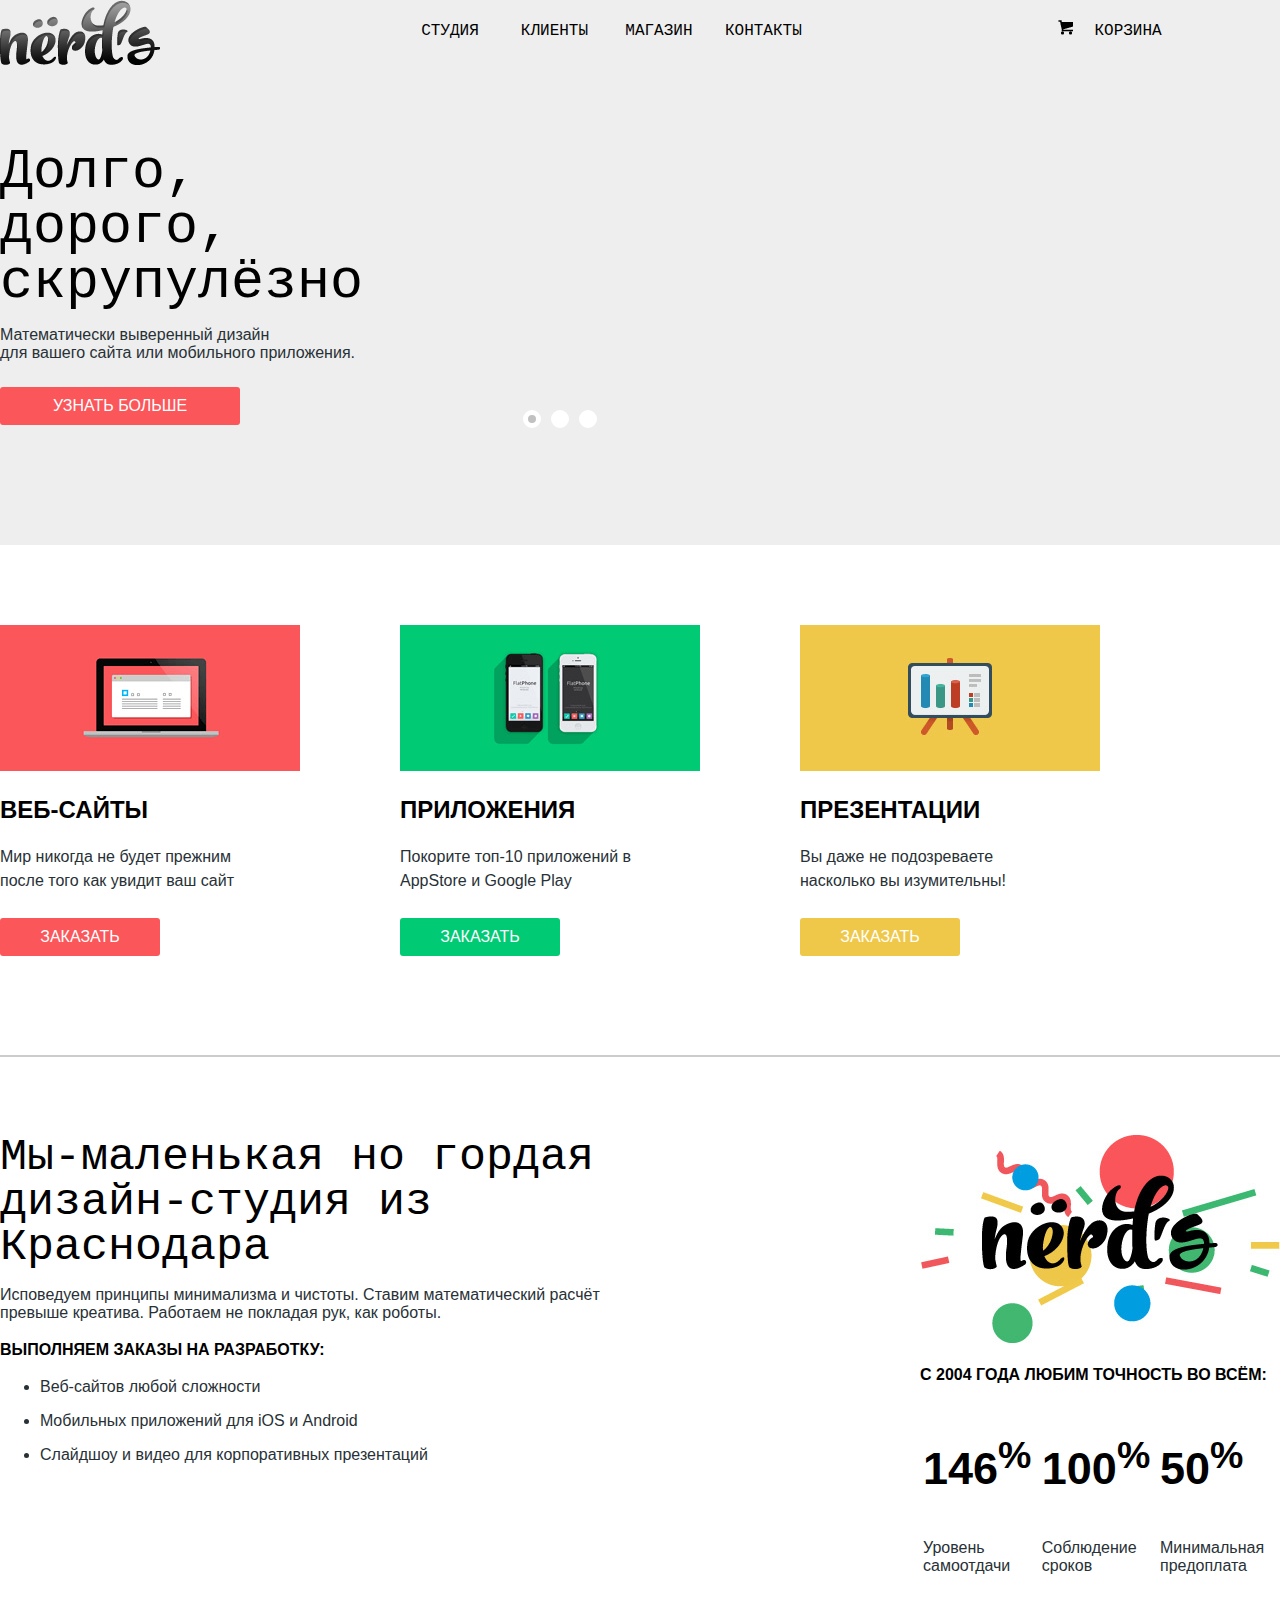
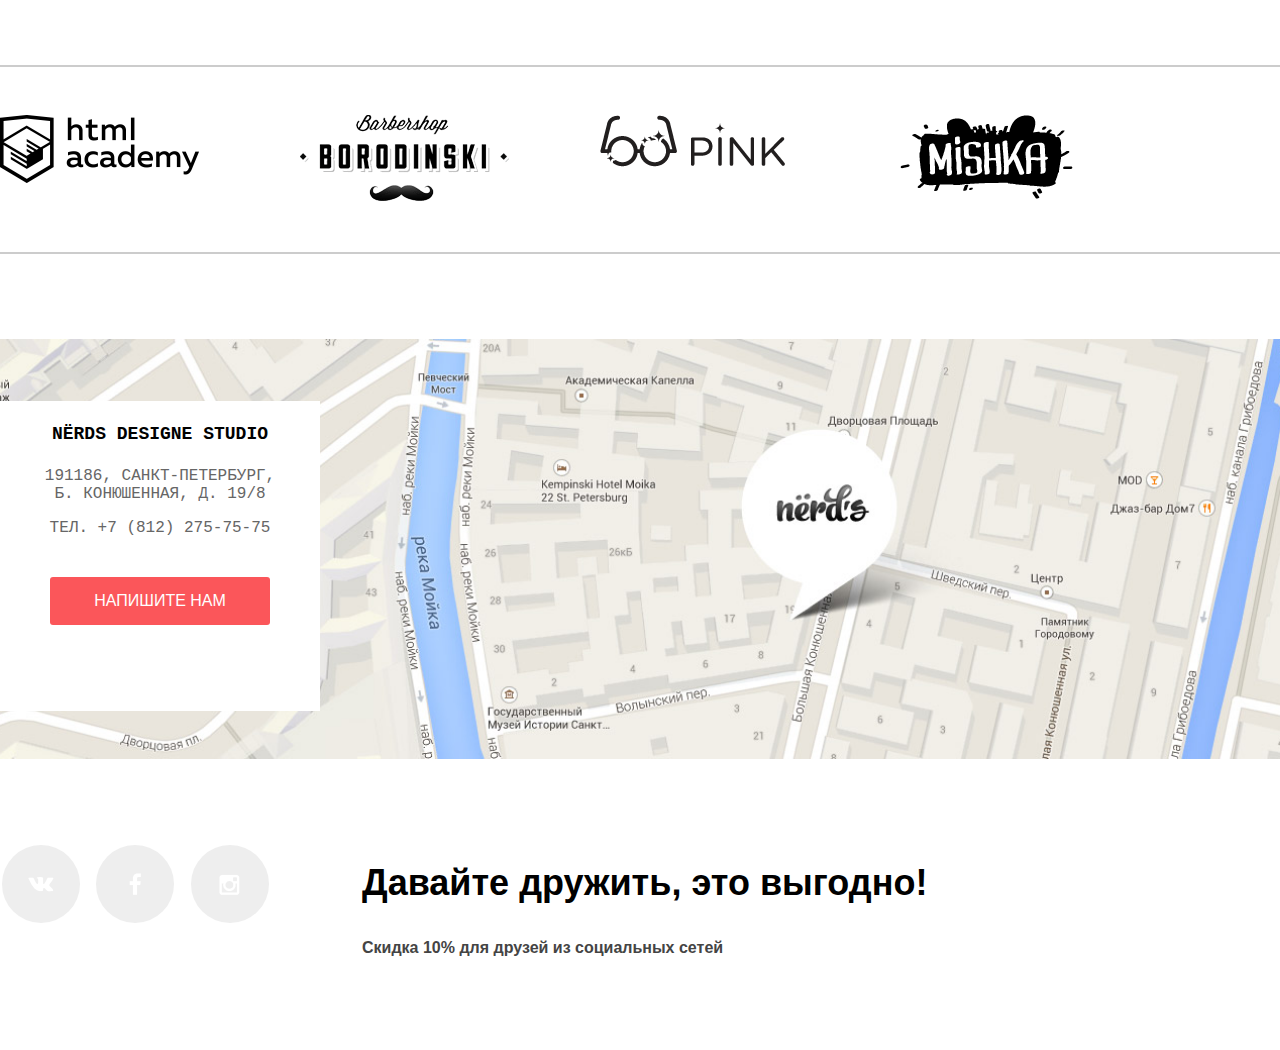
==== commit f11f66c4: "немного поправил" ====
--- a/index.html
+++ b/index.html
@@ -28,10 +28,20 @@
           </ul>
         </nav>
         <div class="user-bask">
-          <!--<a><img src="img/bask-icon.png" alt="корзина"></a>-->
-            <a class="bask" href="#">корзина</a>
+          <ul>
+            <li>
+              <a class="icon-bask"><img src="img/bask-icon.png" alt="корзина"></a>
+            </li>
+            <li>
+              <a class="bask" href="#">корзина</a>
+            </li>
+          </ul>
         </div>
-        <div class="slider"> <!--изменения-->
+      </div>
+    </header>
+    <section class="main-slider">
+      <div class="container">
+        <div class="slider">
           <input type="radio" name="switch" id="btn-1" checked>
           <input type="radio" name="switch" id="btn-2">
           <input type="radio" name="switch" id="btn-3">
@@ -47,9 +57,9 @@
                   <p>Математически выверенный дизайн<br>
                      для вашего сайта или мобильного приложения.</p>
                   <a class="btn" href="#">Узнать больше</a>
-                  <div class="slide-image">
+                  <!--<div class="slide-image">
                     <img src="img/slide-1.png" alt="slide-1">
-                  </div>
+                  </div>-->
                 </div>
               </div>
               <div class="slide">
@@ -58,9 +68,9 @@
                   <p>Никакого креатива,<br>
                      только математически выверенные формулы для расчёта идеальных пропорций.</p>
                   <a class="btn" href="#">Узнать больше</a>
-                  <div class="slide-image">
+                  <!--<div class="slide-image">
                     <img src="img/slide-2.png" alt="slide-2">
-                  </div>
+                  </div>-->
                 </div>
               </div>
               <div class="slide">
@@ -69,141 +79,140 @@
                   <p>Работать днём, как все? Мы против этого.<br>
                      Ближе к полуночи работа только начинается.</p>
                   <a class="btn" href="#">Узнать больше</a>
-                  <div class="slide-image">
+                  <!--<div class="slide-image">
                     <img src="img/slide-3.png" alt="slide-3">
-                  </div>
+                  </div>-->
                 </div>
               </div>
             </div>
           </div>
-          </div>
-        </header>
-    <!--<div class="index-content">-->
-      <div class="main-services-content clearfix">
-        <div class="main-services">
-          <img src="img/illustration-1.png" alt="веб-сайты">
-          <h2 class="main-services-title">веб-сайты</h2>
-          <p class="tegline">Мир никогда не будет прежним<br>
+        </div>
+      </section>
+      <section class="main-services-content">
+        <div class="container clearfix">
+          <div class="main-services">
+            <img src="img/illustration-1.png" alt="веб-сайты">
+              <h2 class="main-services-title">веб-сайты</h2>
+              <p class="tegline">Мир никогда не будет прежним<br>
                              после того как увидит ваш сайт</p>
-          <a class="btn-1" href="#">заказать</a>
-        </div>
-        <div class="main-services">
-          <img src="img/illustration-2.png" alt="приложения">
-          <h2 class="main-services-title">приложения</h2>
-          <p class="tegline">Покорите топ-10 приложений в<br>
+              <a class="btn-1" href="#">заказать</a>
+           </div>
+           <div class="main-services">
+             <img src="img/illustration-2.png" alt="приложения">
+             <h2 class="main-services-title">приложения</h2>
+             <p class="tegline">Покорите топ-10 приложений в<br>
                              AppStore и Google Play</p>
-          <a class="btn-2" href="#">заказать</a>
-        </div>
-        <div class="main-services">
-          <img src="img/illustration-3.png" alt="презентации">
-          <h2 class="main-services-title">презентации</h2>
-          <p class="tegline">Вы даже не подозреваете<br>
+             <a class="btn-2" href="#">заказать</a>
+           </div>
+           <div class="main-services">
+             <img src="img/illustration-3.png" alt="презентации">
+             <h2 class="main-services-title">презентации</h2>
+             <p class="tegline">Вы даже не подозреваете<br>
                              насколько вы изумительны!</p>
-          <a class="btn-3" href="#">заказать</a>
-        </div>
-      </div>
-      <div class="index-content">
-        <div class="index-content-left">
-          <div class="index-content-text">
-            <div class="index-content-title">Мы-маленькая но гордая дизайн-студия из Краснодара</div>
-              <p>Исповедуем принципы минимализма и чистоты. Ставим математический расчёт превыше креатива. Работаем не покладая рук, как роботы.</p>
+             <a class="btn-3" href="#">заказать</a>
+           </div>
+         </div>
+       </section>
+      <section class="main-index-content">
+        <div class="container">
+          <div class="index-content-left">
+            <div class="index-content-text">
+              <div class="index-content-title">Мы-маленькая но гордая дизайн-студия из Краснодара</div>
+                <p>Исповедуем принципы минимализма и чистоты. Ставим математический расчёт превыше креатива. Работаем не покладая рук, как роботы.</p>
                 <p class="span">Выполняем заказы на разработку:</p>
-          <ul>
-            <li>
-              <p>Веб-сайтов любой сложности</p>
-            </li>
-            <li>
-              <p>Mобильных приложений для iOS и Android</p>
-            </li>
-            <li>
-              <p>Слайдшоу и видео для корпоративных презентаций</p>
-            </li>
-          </ul>
-        </div>
-      </div>
-        <div class="index-content-right">
-          <img src="img/nerds-illustration.jpg" alt="logo-nёrd's-color»">
-            <div class="index-content-text">
-              <p class="span">С 2004 года любим точность во всём:</p>
-           <table>
-             <tr>
-               <td><p class="statistics">146<sup>%</sup></p></td>
-               <td><p class="statistics">100<sup>%</sup></p></td>
-               <td><p class="statistics">50<sup>%</sup></p></td>
-             </tr>
-             <tr>
-               <td><p class="text">Уровень самоотдачи</p></td>
-               <td><p class="text">Соблюдение сроков</p></td>
-               <td><p class="text">Минимальная предоплата</p></td>
-           </table>
-         </div>
-       </div>
-     </div>
-         <div class="partners-block">
-          <a href="https://htmlacademy.ru">
-            <img src="img/logo-1.png" alt="htmlacademy">
-          </a>
-          <a href="https://htmlacademy.ru">
-            <img src="img/logo-2.png" alt="barbershop BORODINSKI">
-          </a>
-          <a href="https://htmlacademy.ru">
-            <img src="img/logo-3.png" alt="PINK">
-          </a>
-          <a href="https://htmlacademy.ru">
-            <img src="img/logo-4.png" alt="MISHKA">
-          </a>
-        </div>
-        <div class="useblock">
-          <!--<div class="usemap">
-            <img src="img/map-marker.jpg" alt="карта">
-          </div>-->
-          <div class="main-contacts">
-            <h3 class="main-contacts-title">NЁRDS DESIGNE STUDIO</h3>
-            <p>191186, Санкт-Петербург,<br>
-            Б. Конюшенная, д. 19/8</p>
-            <p>Тел. +7 (812) 275-75-75</p>
-            <div class=btn>
-            <a href="#">Напишите нам</a>
-            </div>
-          </div>
-          <form class="feedback-form" action="https://echo.htmlacademy.ru" method="post">
-            <p class="feedback-form-title">Напишите нам</p>
-            <div class="box-1">
-              <label for="user-field-id">Ваше имя:</label>
-              <input type="text" name="username" id="user-field-id" value="Представьтесь пожалуйста*">
-            </div>
-            <div class="box-2">
-              <label for="user-email-id">Ваш e-mail:</label>
-              <input type="email" name="user-email" id="user-email-id" value="Для отправки ответа*">
-            </div>
-            <div class="box-3">
-              <label for="user-comment-id">Текст письма:</label>
-                <textarea id="user-comment-id" name="user-comment" cols="100" rows="5">В свободной форме*</textarea>
-            </div>
-            <div class="btn-send">
-              <button type="submit">отправить</button>
-            </div>
-          </form>
-        </div>
-      </div>
-        <footer class="main-footer">
-          <div class="container">
-            <div class="footer-social-left">
-              <a class="social-btn social-btn-vk" href="#">
-                <img src="img/vk-icon.png" alt="Вконтакте">
-              </a>
-              <a class="social-btn social-btn-fb" href="#">
-                <img src="img/fb-icon.png" alt="Фейсбук">
-              </a>
-              <a class="social-btn social-btn-inst" href="#">
-                <img src="img/insta-icon.png" alt="Инстаграм">
-              </a>
-            </div>
-            <div class="footer-tegline">
-              <p class="footer-tegline">Давайте дружить, это выгодно!</p>
-              <p class="footer-tegline-action">Скидка 10% для друзей из социальных сетей</p>
-            </div>
-          </div>
-        </footer>
-      </body>
-    </html>
+                <ul>
+                  <li>
+                  <p>Веб-сайтов любой сложности</p>
+                  </li>
+                  <li>
+                  <p>Mобильных приложений для iOS и Android</p>
+                  </li>
+                  <li>
+                  <p>Слайдшоу и видео для корпоративных презентаций</p>
+                  </li>
+                  </ul>
+                </div>
+              </div>
+              <div class="index-content-right">
+                <img src="img/nerds-illustration.jpg" alt="logo-nёrd's-color»">
+                  <div class="index-content-text">
+                    <p class="span">С 2004 года любим точность во всём:</p>
+                      <table>
+                        <tr>
+                        <td><p class="statistics">146<sup>%</sup></p></td>
+                        <td><p class="statistics">100<sup>%</sup></p></td>
+                        <td><p class="statistics">50<sup>%</sup></p></td>
+                        </tr>
+                        <tr>
+                        <td><p class="text">Уровень самоотдачи</p></td>
+                        <td><p class="text">Соблюдение сроков</p></td>
+                        <td><p class="text">Минимальная предоплата</p></td>
+                      </table>
+                    </div>
+                  </div>
+                </div>
+              </section>
+              <section class="main-partners-block">
+                <div class="container clearfix">
+                  <a href="https://htmlacademy.ru">
+                    <img src="img/logo-1.png" alt="htmlacademy">
+                  </a>
+                  <a href="https://htmlacademy.ru">
+                    <img src="img/logo-2.png" alt="barbershop BORODINSKI">
+                  </a>
+                  <a href="https://htmlacademy.ru">
+                    <img src="img/logo-3.png" alt="PINK">
+                  </a>
+                  <a href="https://htmlacademy.ru">
+                    <img src="img/logo-4.png" alt="MISHKA">
+                  </a>
+                </div>
+              </section>
+              <section class="main-useblock">
+                <div class="container">
+                  <div class="main-contacts">
+                    <h3 class="main-contacts-title">NЁRDS DESIGNE STUDIO</h3>
+                    <p>191186, Санкт-Петербург,<br>
+                    Б. Конюшенная, д. 19/8</p>
+                    <p>Тел. +7 (812) 275-75-75</p>
+                      <div class="btn-form">
+                        <a href="#">Напишите нам</a>
+                      </div>
+                    </div>
+                  </div>
+                  <form class="feedback-form" action="https://echo.htmlacademy.ru" method="post">
+                    <p class="feedback-form-title">Напишите нам</p>
+                      <div class="box-1">
+                        <label for="user-field-id">Ваше имя:</label>
+                        <input type="text" name="username" id="user-field-id" value="Представьтесь пожалуйста*">
+                      </div>
+                      <div class="box-2">
+                        <label for="user-email-id">Ваш e-mail:</label>
+                        <input type="email" name="user-email" id="user-email-id" value="Для отправки ответа*">
+                      </div>
+                      <div class="box-3">
+                        <label for="user-comment-id">Текст письма:</label>
+                        <textarea id="user-comment-id" name="user-comment" cols="100" rows="5">В свободной форме*</textarea>
+                      </div>
+                      <div class="btn-send">
+                        <button type="submit">отправить</button>
+                      </div>
+                    </form>
+                  </section>
+                  <footer class="main-footer">
+                    <div class="container clearfix">
+                      <div class="footer-content-left">
+                        <ul>
+                          <li><a class="social-btn-vk" href="#"></a></li>
+                          <li><a class="social-btn-fb" href="#"></a></li>
+                          <li><a class="social-btn-insta" href="#"><a></li>
+                        </ul>
+                      </div>
+                      <div class="footer-content-right">
+                        <p class="footer-tegline-title">Давайте дружить, это выгодно!</p>
+                        <p class="footer-tegline-action">Скидка 10% для друзей из социальных сетей</p>
+                     </div>
+                   </div>
+                 </footer>
+               </body>
+             </html>
--- a/css/style.css
+++ b/css/style.css
@@ -1,7 +1,5 @@
 html,
 body {
-  min-width: 1440px;
-  min-height: 2476px;
   margin: 0;
   padding: 0;
 }
@@ -16,10 +14,6 @@
 }
 
 .main-header {
-  min-width: 1200px;
-  min-height: 545px;
-  margin: 0;
-  padding: 0;
   background:#eeeeee;
 }
 
@@ -29,47 +23,79 @@
   clear: both;
 }
 
-.container {
-  width: 1160px;
-  min-height: 545px;
-  margin: 0 20px;
-  padding-top: 45px;
+.main-header .container {
+  max-width: 1160px;
+  min-height: 115px;
+  margin: 0;
 }
 
 .index-logo {
   float: left;
-  width: 200px;
-  min-height: 80px;
-  margin-right: 60px;
+  width: 160px;
+  min-height: 115px;
+  margin-right: 200px;
 }
 
 .main-navigation {
   float: left;
-  width: 600px;
-  min-height: 80px;
+  width: 540px;
+  min-height: 115px;
   margin-right: 100px;
 }
 
-/*.navi {
+.main-navigation li {
+    display: inline-block;
+   	width: 100px;
+    text-align: center;
+}
+
+.navi {
+  font-size: 16px;
+  font-weight: 500;
+  font-style: normal;
+  font-family: "Roboto Medium", monospace;
+  color: #000000;
+  text-transform: uppercase;
+  text-decoration: none;
+  line-height: 1.875;
+}
+
+.user-bask {
+  float: left;
+  width: 160px;
+  min-height: 115px;
+}
+
+.user-bask li {
   display: inline-block;
-  width: auto;
-  min-height: 30px;
-  margin: 25px 60px;
+  width: 50px;
+  text-align: center;
+}
+
+.bask {
   font-size: 16px;
   font-weight: 500;
   font-style: normal;
   font-family: "Roboto Medium", monospace;
   color: #000000;
   text-transform: uppercase;
-  text-align: center;
-  line-height: 1.875;*/
-}
-
-.user-bask .bask {
-  float: right;
-  width: 200px;
-  min-height: 80px;
-  text-align: right;
+  text-decoration: none;
+  line-height: 1.875;
+}
+
+.main-header .container: last-child {
+  margin-right: 0px;
+}
+
+.main-slider {
+  background:#eeeeee;
+}
+
+.main-slider .container {
+  max-width: 1160px;
+  min-height: 430px;
+  margin: 0;
+  margin-bottom: 80px;
 }
 
 .slider {
@@ -77,8 +103,6 @@
   position:relative;
   width:1160px;
   height:430px;
-  margin:0 auto;
-  margin-bottom: 5px;
 }
 
 .slider input[type=radio] {
@@ -125,7 +149,7 @@
   margin: 0px;
   width: 100%;
   height: 100%;
-  overflow:hidden;
+  overflow: hidden;
 }
 
 .slide-title {
@@ -159,29 +183,26 @@
   border-radius: 3px;
 }
 
-.slide .slide-image {
+/*.slide .slide-image {
   position: absolute;
   width: 630px;
-  height: 440px;
-  bottom: 0;
-  padding-bottom: 0px;
-  padding-left: 410px;
-
+  min-height: 440px;
+  margin-left: 430px;*/
 }
 .slide:nth-child(1) {
-  /*background-image: url('../img/slide-1.png');*/
+  background-image: url("../img/slide-1.png");
   background-repeat: no-repeat;
-  background-position: 100% 10px;
+  background-position: 100% 100%;
 }
 .slide:nth-child(2) {
-  /*background-image: url("../img/slide-2.png");*/
+  background-image: url("../img/slide-2.png");
+  background-repeat: no-repeat;
+  background-position: 100% 100%;
+}
+.slide:nth-child(3) {
+  background-image: url("../img/slide-3.png");
   background-repeat:no-repeat;
-  background-position: 100% 10px;
-}
-.slide:nth-child(3) {
-  /*background-image: url("../img/slide-3.png");*/
-  background-repeat:no-repeat;
-  background-position: 100% 0;
+  background-position: 100% 100%;
 }
 
 .slide {
@@ -199,22 +220,23 @@
 }
 
 .main-services-content {
-  width: auto;
-  min-height: 510px;
-  padding: 0 auto;
-  margin: 80px 20px;
-  /*margin-bottom: 80px;*/
+
+}
+
+.main-services-content .container {
+  min-width: 1160px;
+  min-height: 430px;
+  margin-bottom: 78px;
   border-bottom: 2px solid rgba(0, 0, 0, 0.2);
 }
 
 .main-services {
   float: left;
   width: 300px;
-  padding-left: 0px;
   margin-right: 100px;
 }
 
-.main-services:last-child {
+.main-services-content .container: last-child {
   margin-right: 0px;
 }
 
@@ -282,25 +304,26 @@
   border-radius: 3px;
 }
 
-.index-content {
-  width: auto;
+.main-index-content {
+
+}
+
+.main-index-content .container {
+  min-width: 1160px;
   min-height: 530px;
-  margin-bottom: 45px;
-  border-bottom: 2px solid rgba(0, 0, 0, 0.2);
 }
 
 .index-content-left {
   float: left;
   width: 660px;
-  min-height: 400px;
-  padding-top: 45px;
-  padding-left: 20px;
+  min-height: 530px;
+  margin-right: 140px;
 }
 
 .index-content-right {
   float: right;
   width: 360px;
-  min-height: 430px;
+  min-height: 530px;
 }
 
 .index-content-title {
@@ -340,39 +363,50 @@
   line-height: 0.224;
 }
 
-.partners-block {
-  width: auto;
+.main-partners-block{
+
+}
+
+.main-partners-block .container {
+  min-width: 1160px;
   min-height: 185px;
   margin-bottom: 85px;
-  padding: 0 20px;
-  text-align: center;
+  border-top: 2px solid rgba(0, 0, 0, 0.2);
   border-bottom: 2px solid rgba(0, 0, 0, 0.2);
 }
 
-.partners-block a {
+.main-partners-block a {
+  float: left;
   width: 260px;
-  min-height: 105px;
-  margin-left: 60px;
-  padding-right: 40px;
-}
-
-.useblock {
-  width: 100%;
-  height: 100%;
-  min-height: 420px;
+  min-height: 183px;
+  margin-right: 40px;
+  padding: 48px 0;
+}
+
+.main-partners-block .container: last-child {
+  margin-right: 0px;
+}
+
+.main-useblock{
+
+}
+
+.main-useblock .container {
+  min-width: 1160px;
+  height: 420px;
   background-image: url('../img/map-marker.jpg');
   background-repeat: no-repeat;
-  background-position: 100% 10px;
-  background-size: 100%;
+  background-position: 50% 50%;
+  background-size: cover;
 }
 
 .main-contacts {
   float:left;
-  position:relative;
   width: 320px;
   height: 310px;
-  margin:55px auto;
-  margin-left: 140px;
+  margin-top: 55px;
+  margin-bottom: 55px;
+  margin-left: 0px;
   background: #ffffff;
 }
 
@@ -398,7 +432,7 @@
   line-height: 1.125;
 }
 
-.main-contacts .btn {
+.main-contacts .btn-form a {
   display: block;
   width: 220px;
   padding: 15px 0;
@@ -418,22 +452,84 @@
 }
 
 .main-footer {
-  width: 1160px;
-  min-height: 218px;
-  margin-top: 0;
-  padding-top: 70px;
-  padding-bottom: 70px;
-}
-
-.footer-social-left {
-  float:left;
-  width: 300px;
-  margin-right: 100px;
-}
-
-.footer-tegline {
+
+}
+
+.main-footer .container {
+  max-width: 1160px;
+  min-height: 220px;
+  margin-top: 70px;
+}
+
+.footer-content-left {
+  float: left;
+  width: 320px;
+  min-height: 78px;
+  margin-left: -38px;
+  margin-right: 80px;
+}
+
+.footer-content-right {
   float: left;
   width: 600;
+  min-height: 78px;
+  margin-bottom: 75px;
+}
+
+.main-footer .container: last-child {
+  margin-right: 0;
+}
+
+.footer-content-left li {
+  display: inline-block;
+  width: 78px;
+  margin-right: 12px;
+  text-align: left;
+}
+
+.social-btn-vk {
+  display: block;
+  width: 78px;
+  height: 78px;
+  line-height: 78px;
+  text-align: center;
+  text-decoration: none;
+  background-image: url('../img/vk-icon.png');
+  background-repeat: no-repeat;
+  background-position: center;
+  background-color: #eeeeee;
+  border-radius: 50%;
+}
+
+.social-btn-fb {
+  display: block;
+  width: 78px;
+  height: 78px;
+  line-height: 78px;
+  text-align: center;
+  text-decoration: none;
+  background-image: url('../img/fb-icon.png');
+  background-repeat: no-repeat;
+  background-position: center;
+  background-color: #eeeeee;
+  border-radius: 50%;
+}
+
+.social-btn-insta {
+  display: block;
+  width: 78px;
+  height: 78px;
+  line-height: 78px;
+  text-align: center;
+  text-decoration: none;
+  background-image: url('../img/insta-icon.png');
+  background-repeat: no-repeat;
+  background-position: center;
+  background-color: #eeeeee;
+  border-radius: 50%;
+}
+
+.footer-tegline-title {
   font-size: 36px;
   font-weight: bold;
   font-style: normal;
@@ -455,22 +551,6 @@
   line-height: 1.375;
 }
 
-.social-btn {
-  display: inline-block;
-  width: 80px;
-  height: 80px;
-  text-align: center;
-  vertical-align: top;
-  margin-right: 12px;
-  background: #eeeeee;
-  border-radius: 50%;
-}
-
-
-
-
-
-
 .semi{
   opacity: 0.12
 }
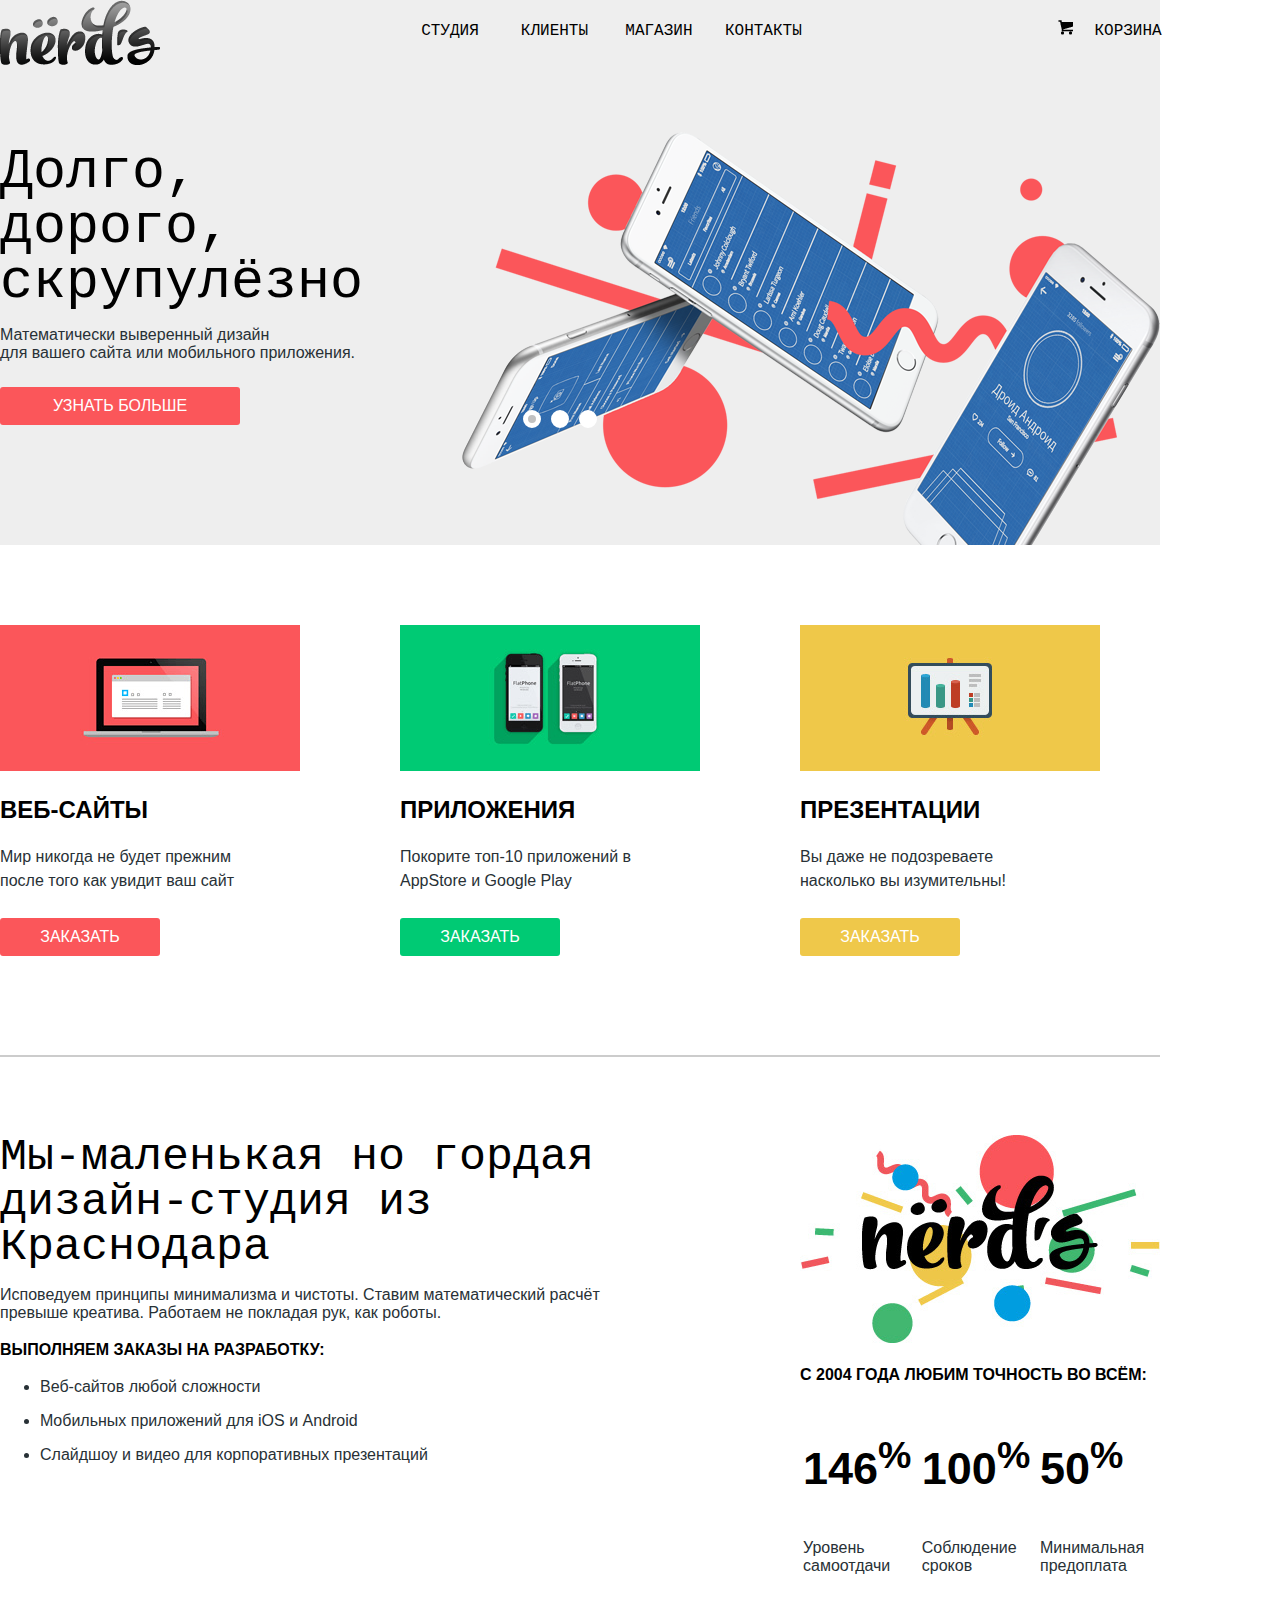
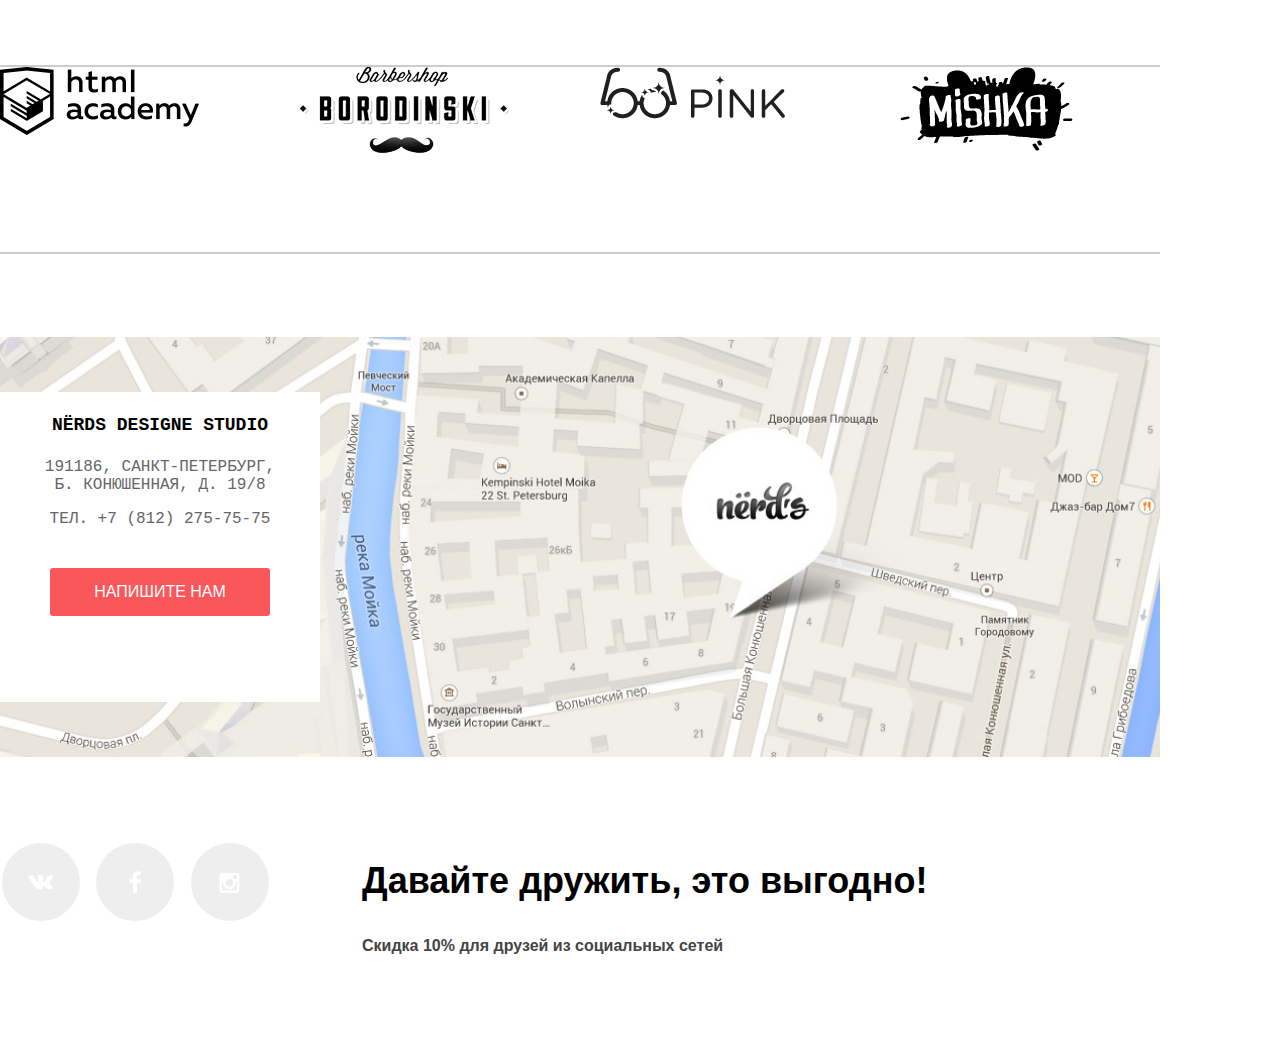
==== commit 01ffddc4: "правка замечаний по сетке" ====
--- a/index.html
+++ b/index.html
@@ -205,7 +205,7 @@
                         <ul>
                           <li><a class="social-btn-vk" href="#"></a></li>
                           <li><a class="social-btn-fb" href="#"></a></li>
-                          <li><a class="social-btn-insta" href="#"><a></li>
+                          <li><a class="social-btn-insta" href="#"></a></li>
                         </ul>
                       </div>
                       <div class="footer-content-right">
--- a/css/style.css
+++ b/css/style.css
@@ -13,20 +13,21 @@
   background:#ffffff;
 }
 
+.container {
+  max-width: 1160px;
+  margin: 0 auto;
+}
+
 .main-header {
+  width: 1160px;
+  min-height: 115px;
   background:#eeeeee;
 }
 
-.clearfix ::after {
+.clearfix:after {
   content: "";
   display: table;
   clear: both;
-}
-
-.main-header .container {
-  max-width: 1160px;
-  min-height: 115px;
-  margin: 0;
 }
 
 .index-logo {
@@ -83,19 +84,11 @@
   line-height: 1.875;
 }
 
-.main-header .container: last-child {
-  margin-right: 0px;
-}
-
 .main-slider {
+  width: 1160px;
+  min-height: 430px;
+  margin-bottom: 80px;
   background:#eeeeee;
-}
-
-.main-slider .container {
-  max-width: 1160px;
-  min-height: 430px;
-  margin: 0;
-  margin-bottom: 80px;
 }
 
 .slider {
@@ -183,12 +176,6 @@
   border-radius: 3px;
 }
 
-/*.slide .slide-image {
-  position: absolute;
-  width: 630px;
-  min-height: 440px;
-  margin-left: 430px;*/
-}
 .slide:nth-child(1) {
   background-image: url("../img/slide-1.png");
   background-repeat: no-repeat;
@@ -220,11 +207,7 @@
 }
 
 .main-services-content {
-
-}
-
-.main-services-content .container {
-  min-width: 1160px;
+  width: 1160px;
   min-height: 430px;
   margin-bottom: 78px;
   border-bottom: 2px solid rgba(0, 0, 0, 0.2);
@@ -236,7 +219,7 @@
   margin-right: 100px;
 }
 
-.main-services-content .container: last-child {
+.main-services:last-child {
   margin-right: 0px;
 }
 
@@ -305,11 +288,7 @@
 }
 
 .main-index-content {
-
-}
-
-.main-index-content .container {
-  min-width: 1160px;
+  width: 1160px;
   min-height: 530px;
 }
 
@@ -363,14 +342,10 @@
   line-height: 0.224;
 }
 
-.main-partners-block{
-
-}
-
-.main-partners-block .container {
-  min-width: 1160px;
+.main-partners-block {
+  width: 1160px;
   min-height: 185px;
-  margin-bottom: 85px;
+  margin-bottom: 83px;
   border-top: 2px solid rgba(0, 0, 0, 0.2);
   border-bottom: 2px solid rgba(0, 0, 0, 0.2);
 }
@@ -378,22 +353,17 @@
 .main-partners-block a {
   float: left;
   width: 260px;
-  min-height: 183px;
+  min-height: 185px;
   margin-right: 40px;
-  padding: 48px 0;
-}
-
-.main-partners-block .container: last-child {
+}
+
+.main-partners-block a:last-child {
   margin-right: 0px;
 }
 
-.main-useblock{
-
-}
-
-.main-useblock .container {
-  min-width: 1160px;
-  height: 420px;
+.main-useblock {
+  width: 1160px;
+  min-height: 420px;
   background-image: url('../img/map-marker.jpg');
   background-repeat: no-repeat;
   background-position: 50% 50%;
@@ -447,16 +417,12 @@
   border-radius: 3px;
 }
 
-form {
+.feedback-form {
   display: none;
 }
 
 .main-footer {
-
-}
-
-.main-footer .container {
-  max-width: 1160px;
+  width: 1160px;
   min-height: 220px;
   margin-top: 70px;
 }
@@ -476,7 +442,7 @@
   margin-bottom: 75px;
 }
 
-.main-footer .container: last-child {
+.main-footer:last-child {
   margin-right: 0;
 }
 
@@ -551,6 +517,104 @@
   line-height: 1.375;
 }
 
+.main-content-title {
+  width: 1160px;
+  min-height: 240px;
+  margin: 0;
+  margin-bottom: 55px;
+  background:#eeeeee;
+}
+
+.main-content-title h1{
+  float:left;
+  position: absolute;
+  width:1160px;
+  height:240px;
+  font-size: 45px;
+  font-weight: 500;
+  font-style: normal;
+  font-family: "Roboto Medium", monospace;
+  color: #000000;
+  text-transform: none;
+  text-align: center;
+  line-height: 1.0;
+}
+
+/*.range-filter {
+  width: 260px;
+}
+
+.range-controls {
+  position: relative;
+  height: 41px;
+  padding-top: 39px;
+  padding-right: 20px;
+  padding-left: 20px;
+  margin-bottom: 20px;
+  border-radius: 5px;
+  background: #eeeeee;
+}
+
+.range-controls .scale {
+  height: 2px;
+  background: #d7dcde;
+}
+
+.range-controls .bar {
+  width: 70%;
+  height: 2px;
+  background: #00ca74;
+}
+
+.range-controls .toggle {
+  position: absolute;
+  top: 30px;
+  left: 0px;
+  width: 4px;
+  height: 4px;
+  cursor: pointer;
+  border: 8px solid #fff;
+  border-radius: 50%;
+  background: #ababab;
+  box-shadow: 0 2px 1px 0 #cfcfcf;
+}
+
+.range-controls .toggle-min {
+  left: 20px;
+}
+
+.range-controls .toggle-max {
+  left: 145px;
+}
+
+.price-controls {
+  font-size: 0;
+}
+
+.price-controls label {
+  font-size: 16px;
+  display: inline-block;
+  width: 50%;
+}
+
+.max-price {
+  text-align: right;
+}
+
+.price-controls input {
+  font-family: 'Roboto', 'Arial', sans-serif;
+  font-size: 16px;
+  width: 60px;
+  margin-left: 10px;
+  padding: 8px 10px;
+  text-align: center;
+  color: #283136;
+  border: none;
+  border-radius: 5px;
+  background: #f1f1f1;
+}*/
+
+
 .semi{
   opacity: 0.12
 }
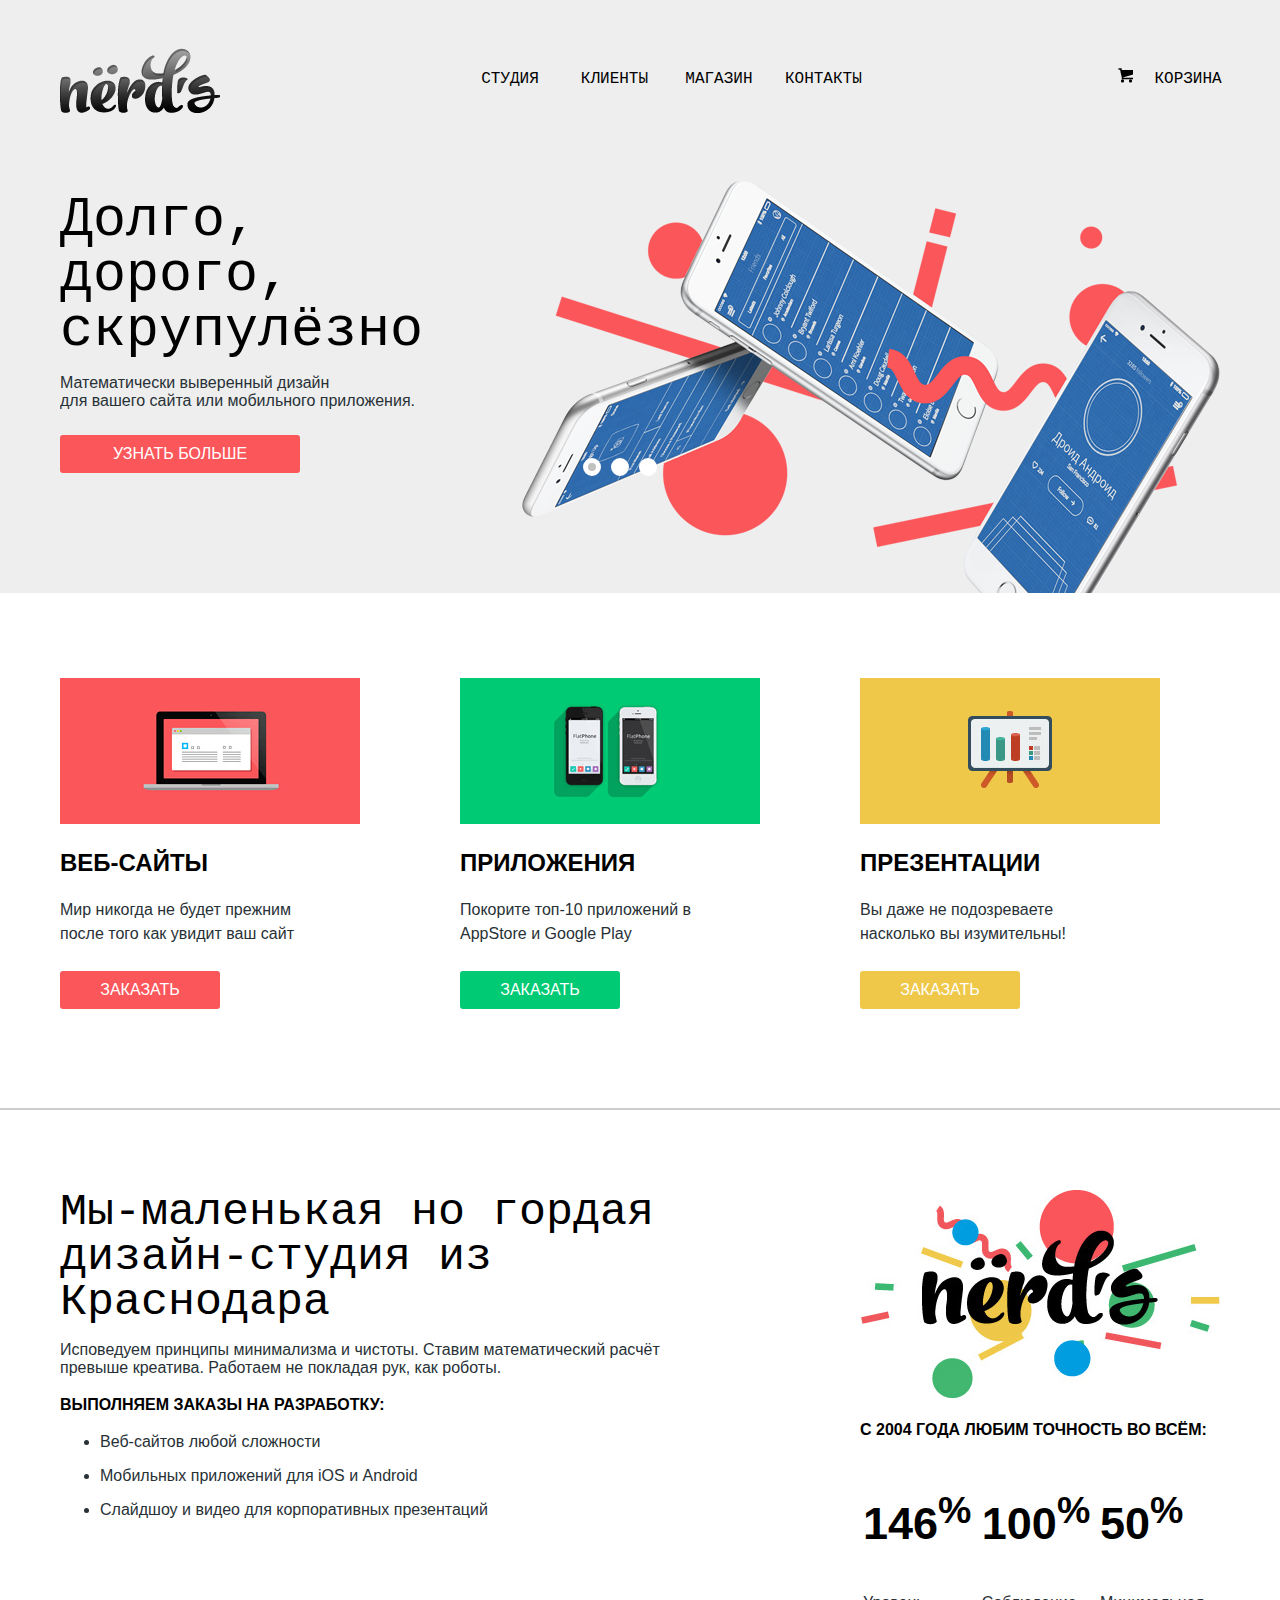
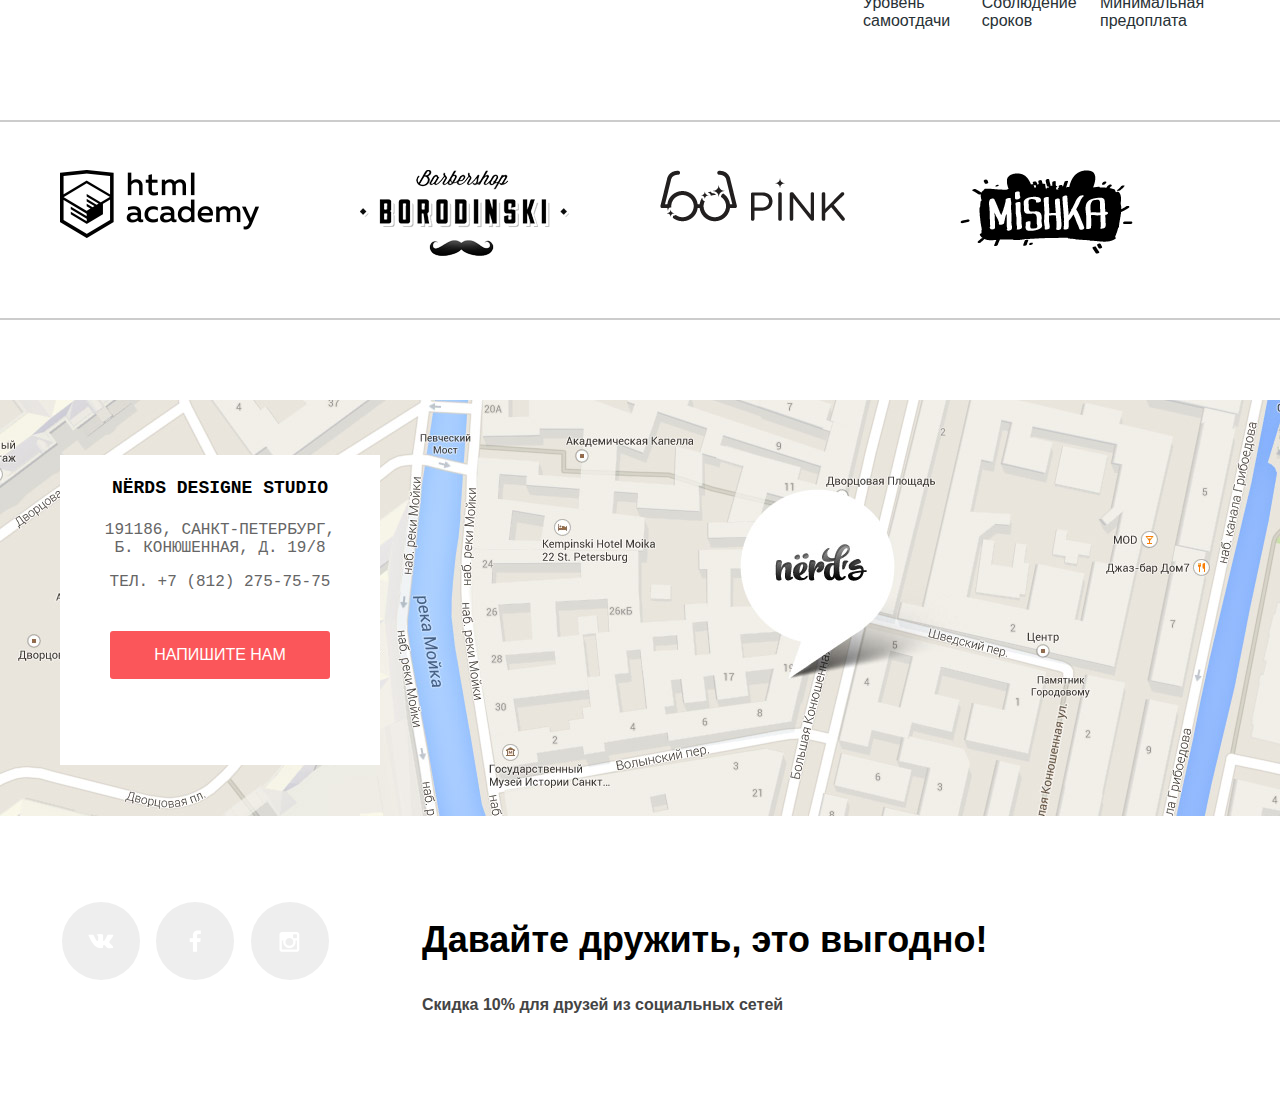
==== commit a1258e3f: "Правка сетки" ====
--- a/index.html
+++ b/index.html
@@ -57,9 +57,6 @@
                   <p>Математически выверенный дизайн<br>
                      для вашего сайта или мобильного приложения.</p>
                   <a class="btn" href="#">Узнать больше</a>
-                  <!--<div class="slide-image">
-                    <img src="img/slide-1.png" alt="slide-1">
-                  </div>-->
                 </div>
               </div>
               <div class="slide">
@@ -68,9 +65,6 @@
                   <p>Никакого креатива,<br>
                      только математически выверенные формулы для расчёта идеальных пропорций.</p>
                   <a class="btn" href="#">Узнать больше</a>
-                  <!--<div class="slide-image">
-                    <img src="img/slide-2.png" alt="slide-2">
-                  </div>-->
                 </div>
               </div>
               <div class="slide">
@@ -79,9 +73,6 @@
                   <p>Работать днём, как все? Мы против этого.<br>
                      Ближе к полуночи работа только начинается.</p>
                   <a class="btn" href="#">Узнать больше</a>
-                  <!--<div class="slide-image">
-                    <img src="img/slide-3.png" alt="slide-3">
-                  </div>-->
                 </div>
               </div>
             </div>
@@ -114,7 +105,7 @@
          </div>
        </section>
       <section class="main-index-content">
-        <div class="container">
+        <div class="container clearfix">
           <div class="index-content-left">
             <div class="index-content-text">
               <div class="index-content-title">Мы-маленькая но гордая дизайн-студия из Краснодара</div>
--- a/css/style.css
+++ b/css/style.css
@@ -19,8 +19,8 @@
 }
 
 .main-header {
-  width: 1160px;
   min-height: 115px;
+  padding-top: 48px;
   background:#eeeeee;
 }
 
@@ -85,9 +85,7 @@
 }
 
 .main-slider {
-  width: 1160px;
   min-height: 430px;
-  margin-bottom: 80px;
   background:#eeeeee;
 }
 
@@ -207,10 +205,9 @@
 }
 
 .main-services-content {
-  width: 1160px;
   min-height: 430px;
-  margin-bottom: 78px;
   border-bottom: 2px solid rgba(0, 0, 0, 0.2);
+  padding-top: 85px;
 }
 
 .main-services {
@@ -288,8 +285,8 @@
 }
 
 .main-index-content {
-  width: 1160px;
   min-height: 530px;
+  padding-top: 80px;
 }
 
 .index-content-left {
@@ -343,9 +340,8 @@
 }
 
 .main-partners-block {
-  width: 1160px;
-  min-height: 185px;
-  margin-bottom: 83px;
+  min-height: 180px;
+  margin-bottom: 80px;
   border-top: 2px solid rgba(0, 0, 0, 0.2);
   border-bottom: 2px solid rgba(0, 0, 0, 0.2);
 }
@@ -353,7 +349,8 @@
 .main-partners-block a {
   float: left;
   width: 260px;
-  min-height: 185px;
+  min-height: 100px;
+  margin: 48px 0;
   margin-right: 40px;
 }
 
@@ -362,8 +359,8 @@
 }
 
 .main-useblock {
-  width: 1160px;
-  min-height: 420px;
+  width: 100%;
+  height: 416px;
   background-image: url('../img/map-marker.jpg');
   background-repeat: no-repeat;
   background-position: 50% 50%;
@@ -422,9 +419,8 @@
 }
 
 .main-footer {
-  width: 1160px;
   min-height: 220px;
-  margin-top: 70px;
+  padding-top: 70px;
 }
 
 .footer-content-left {
@@ -518,19 +514,14 @@
 }
 
 .main-content-title {
-  width: 1160px;
   min-height: 240px;
-  margin: 0;
-  margin-bottom: 55px;
   background:#eeeeee;
 }
 
 .main-content-title h1{
   float:left;
-  position: absolute;
   width:1160px;
-  height:240px;
-  font-size: 45px;
+  font-size: 55px;
   font-weight: 500;
   font-style: normal;
   font-family: "Roboto Medium", monospace;
@@ -540,8 +531,24 @@
   line-height: 1.0;
 }
 
-/*.range-filter {
+.filter-content-left {
+  float: left;
   width: 260px;
+  min-height: 2228px;
+  margin-right: 140px;
+  padding-top: 60px;
+}
+
+.filter-content-right {
+  float: right;
+  width: 760px;
+  min-height: 2228px;
+  padding-top: 60px;
+}
+
+.range-filter {
+  width: 260px;
+  padding-top: 55px;
 }
 
 .range-controls {
@@ -612,13 +619,207 @@
   border: none;
   border-radius: 5px;
   background: #f1f1f1;
+}
+
+.grid {
+  width: 260px;
+  min-height: 150px;
+  padding-top: 60px;
+}
+
+.feature {
+  width: 260px;
+  min-height: 220px;
+  padding-top: 50px;
+}
+
+.send button {
+  display: block;
+  width: 260px;
+  padding: 16px 0;
+  margin-top: 48px;
+  font-size: 16px;
+  color: #000000;
+  text-transform: uppercase;
+  text-align: center;
+  text-decoration: none;
+  background: #eeeeee;
+  border-radius: 3px;
+}
+
+.sorting .sort-text {
+  float: left;
+  width: 360px;
+  padding-bottom: 55px;
+}
+
+.sorting .select {
+  float: right;
+  width: 360px;
+  padding-bottom: 55px;
+  text-align: justify;
+  text-align-last: justify;
+}
+
+.sorting .select li {
+  display: inline-block;
+}
+
+.select .sort {
+  font-size: 14px;
+  font-weight: 400;
+  font-style: normal;
+  font-family: "Roboto Regular", monospace;
+  color: #000000;
+  text-transform: uppercase;
+  text-decoration: none;
+  line-height: 1.286;
+}
+
+.view-left {
+  float: left;
+  width: 360px;
+  line-height: 1px;
+  margin-right: 40px;
+  margin-bottom: 36px;
+}
+
+.view-right {
+  float: right;
+  width: 360px;
+  line-height: 1px;
+  margin-bottom: 36px;
+}
+
+.view-left {
+  position:relative;
+  width: 360px;
+}
+
+ .mask {
+  /*position: absolute;*/
+  display: none;
+  width: 360px;
+  background: #eeeeee;
+  background-repeat: no-repeat;
+  background-position: 50% 50%;
+}
+
+/*.view-left:hover .mask {
+  display: block;
 }*/
 
+.mask-title {
+  display: block;
+  padding-top: 30px;
+  font-weight: 700;
+  font-size: 18px;
+  line-height: 30px;
+  font-family: "Roboto Bold", sans-serif;
+  text-align: center;
+  color: #000000;
+  text-transform: uppercase;
+  text-decoration: none;
+}
+
+.mask-text {
+  display: block;
+  margin-bottom: 25px;
+  font-weight: 400;
+  font-size: 16px;
+  line-height: 18px;
+  font-family: "Roboto Regular", sans-serif;
+  text-align: center;
+  color: #666666;
+  text-transform: none;
+  text-decoration: none;
+}
+
+.btn-buy {
+  display: inline-block;
+  width: 200px;
+  margin: 0 80px;
+  padding: 19px 0;
+  margin-bottom: 43px;
+  font-weight: 500;
+  font-size: 16px;
+  line-height: 18px;
+  font-family: "Roboto Medium";
+  vertical-align: top;
+  text-align: center;
+  color: #ffffff;
+  text-transform: uppercase;
+  text-decoration: none;
+  background-color: #fb565a;
+  border: none;
+  border-radius: 2px;
+  cursor: pointer;
+}
+
+.btn-buy:hover{
+  background-color: #e74246;
+}
+
+.btn-buy:active {
+  background-color: #d7373b
+}
+
+.pages-section-content {
+  float: left;
+  width: 500px;
+  min-height: 170px;
+  padding-top: 60px;
+}
+
+.btn-pages-active {
+  display: inline-block;
+  width: 44px;
+  padding: 14px 0;
+  margin-right: 11px;
+  font-size: 16px;
+  color: #000000;
+  text-transform: uppercase;
+  text-decoration: none;
+  text-align: center;
+  background: #ffffff;
+  border: 3px solid #eeeeee;
+  border-radius: 2px;
+}
+
+.btn-pages {
+  display: inline-block;
+  width: 44px;
+  padding: 14px 0;
+  margin-right: 11px;
+  font-size: 16px;
+  color: #000000;
+  text-align: center;
+  text-transform: uppercase;
+  text-decoration: none;
+  background: #eeeeee;
+  border: 3px solid #eeeeee;
+  border-radius: 2px;
+}
+
+.btn-pages-next {
+  display: inline-block;
+  width: 254px;
+  padding: 14px 0;
+  font-size: 16px;
+  color: #000000;
+  text-align: center;
+  text-transform: uppercase;
+  text-decoration: none;
+  background: #eeeeee;
+  border: 3px solid #eeeeee;
+  border-radius: 2px;
+}
 
 .semi{
   opacity: 0.12
 }
 
 .mask{
+  display
   opacity: 0
 }
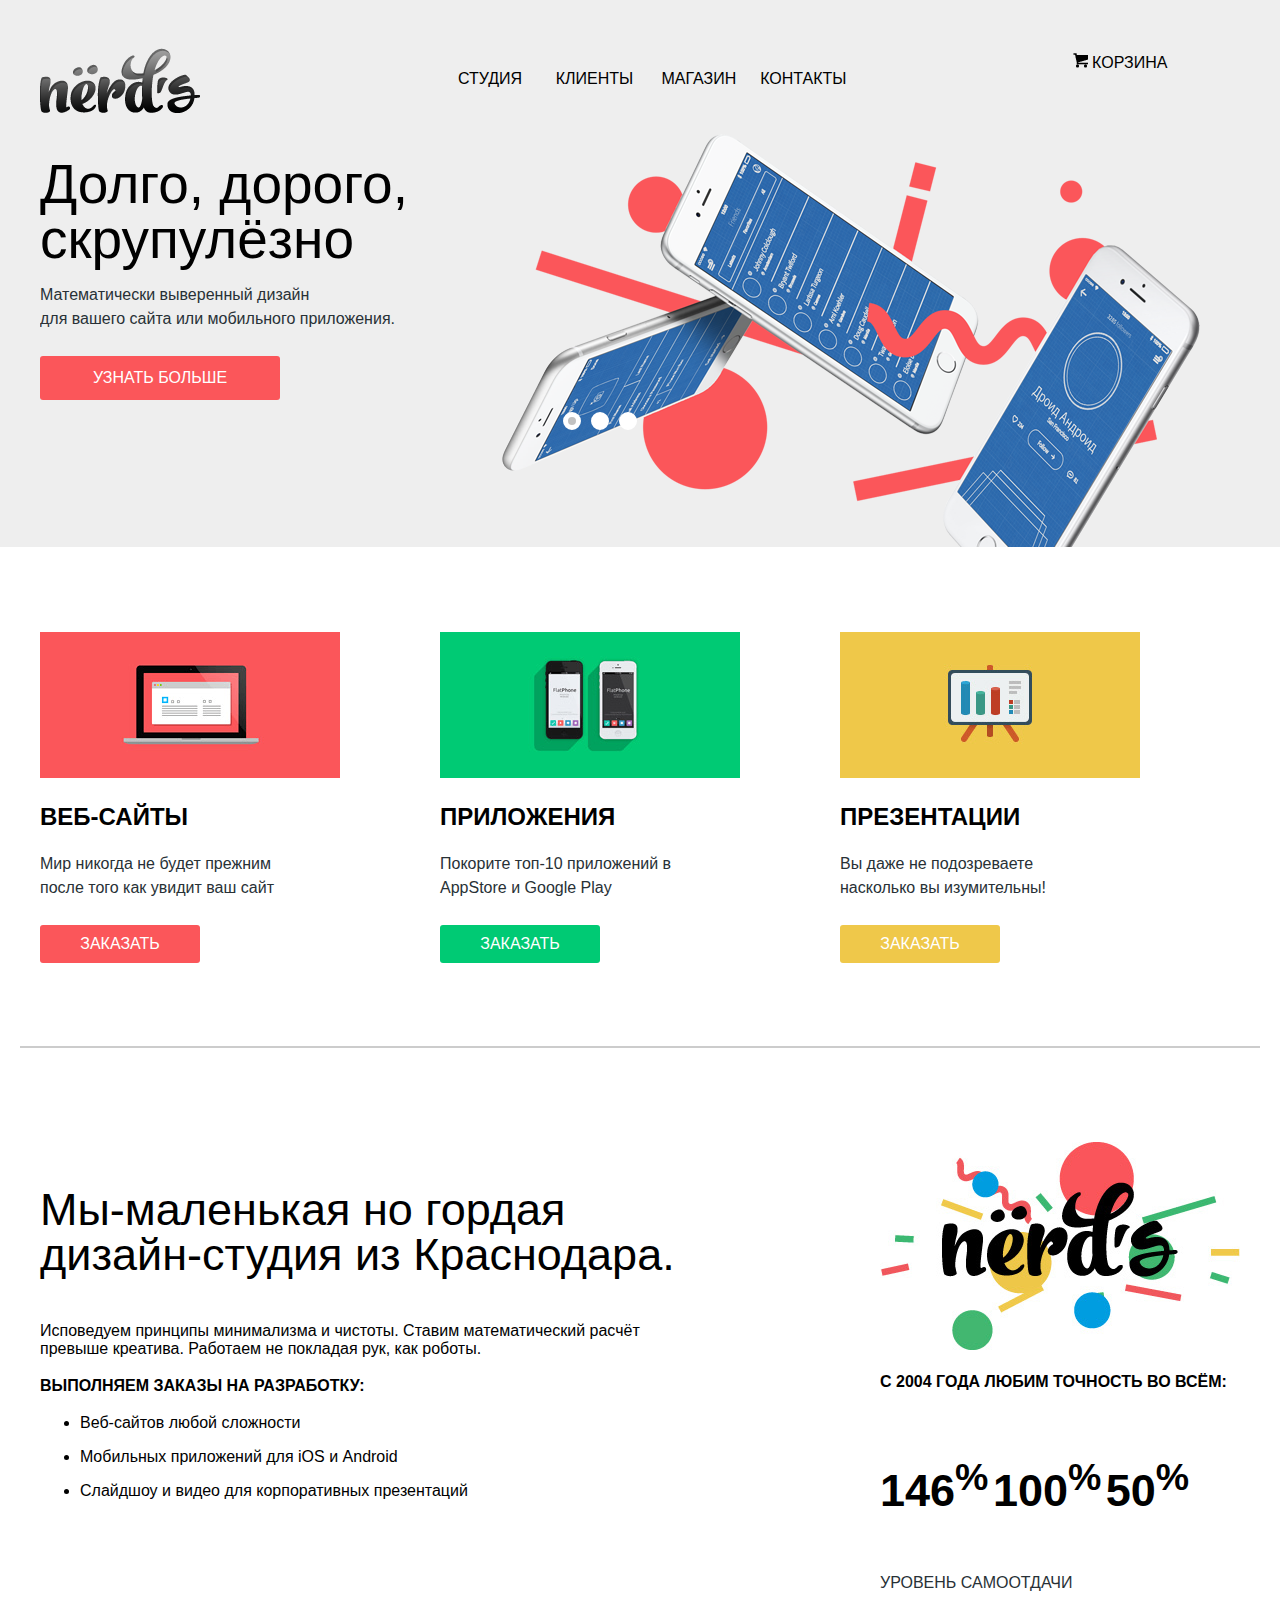
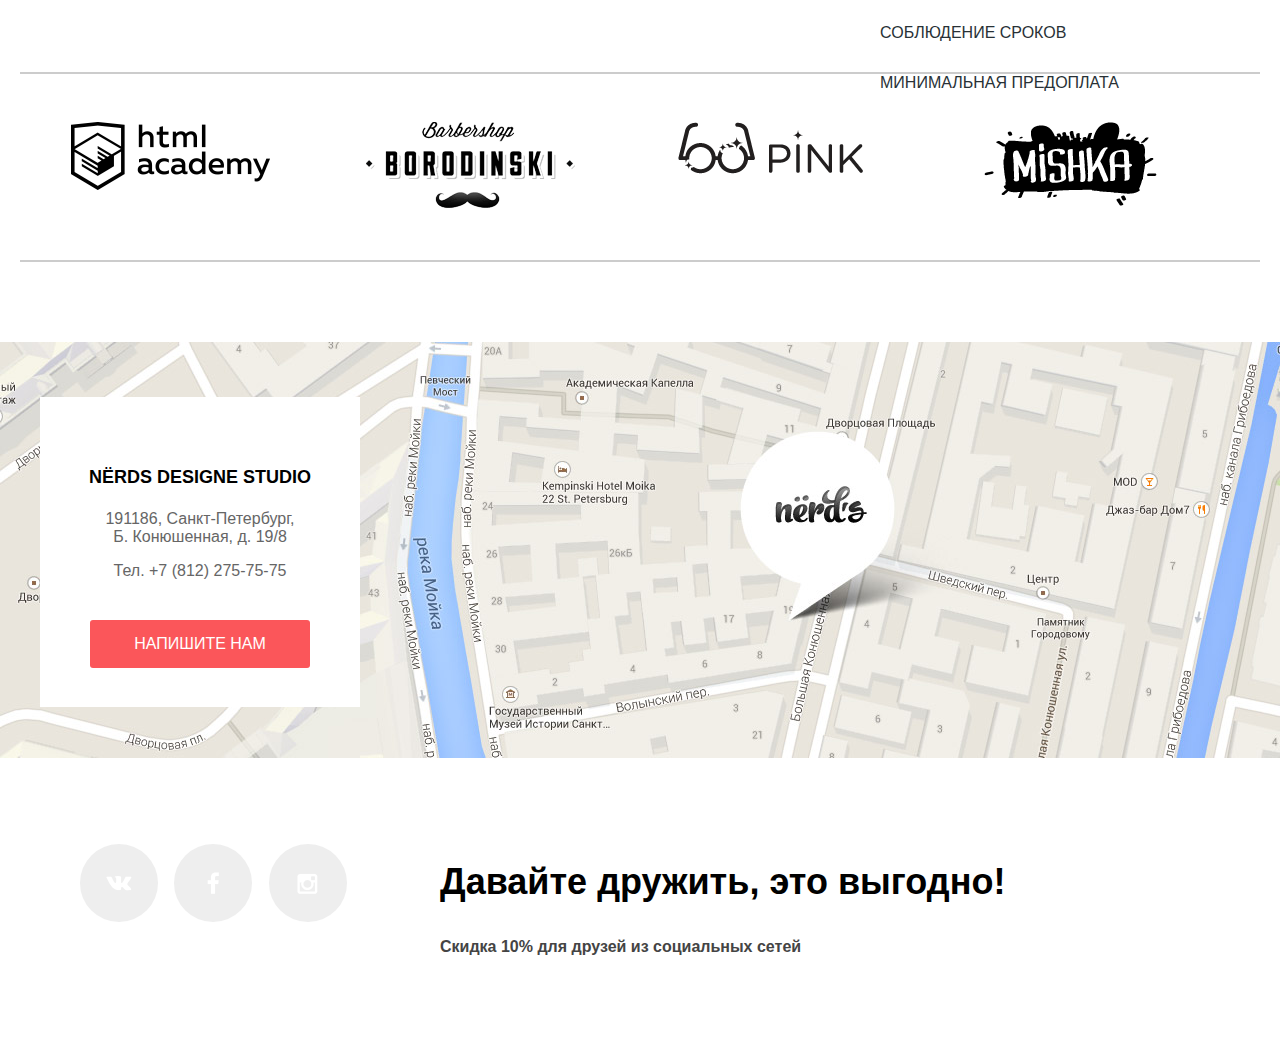
==== commit 88f4068a: "сетка" ====
--- a/index.html
+++ b/index.html
@@ -28,14 +28,8 @@
           </ul>
         </nav>
         <div class="user-bask">
-          <ul>
-            <li>
               <a class="icon-bask"><img src="img/bask-icon.png" alt="корзина"></a>
-            </li>
-            <li>
               <a class="bask" href="#">корзина</a>
-            </li>
-          </ul>
         </div>
       </div>
     </header>
@@ -107,39 +101,26 @@
       <section class="main-index-content">
         <div class="container clearfix">
           <div class="index-content-left">
-            <div class="index-content-text">
-              <div class="index-content-title">Мы-маленькая но гордая дизайн-студия из Краснодара</div>
-                <p>Исповедуем принципы минимализма и чистоты. Ставим математический расчёт превыше креатива. Работаем не покладая рук, как роботы.</p>
-                <p class="span">Выполняем заказы на разработку:</p>
-                <ul>
-                  <li>
-                  <p>Веб-сайтов любой сложности</p>
-                  </li>
-                  <li>
-                  <p>Mобильных приложений для iOS и Android</p>
-                  </li>
-                  <li>
-                  <p>Слайдшоу и видео для корпоративных презентаций</p>
-                  </li>
-                  </ul>
-                </div>
-              </div>
+            <p class="index-content-title">Мы-маленькая но гордая дизайн-студия из Краснодара.</p>
+              <p>Исповедуем принципы минимализма и чистоты. Ставим математический расчёт превыше креатива. Работаем не покладая рук, как роботы.</p>
+              <p class="span">Выполняем заказы на разработку:</p>
+              <ul>
+                <li><p>Веб-сайтов любой сложности</p></li>
+                <li><p>Mобильных приложений для iOS и Android</p></li>
+                <li><p>Слайдшоу и видео для корпоративных презентаций</p></li>
+              </ul>
+          </div>
               <div class="index-content-right">
                 <img src="img/nerds-illustration.jpg" alt="logo-nёrd's-color»">
-                  <div class="index-content-text">
                     <p class="span">С 2004 года любим точность во всём:</p>
-                      <table>
-                        <tr>
-                        <td><p class="statistics">146<sup>%</sup></p></td>
-                        <td><p class="statistics">100<sup>%</sup></p></td>
-                        <td><p class="statistics">50<sup>%</sup></p></td>
-                        </tr>
-                        <tr>
-                        <td><p class="text">Уровень самоотдачи</p></td>
-                        <td><p class="text">Соблюдение сроков</p></td>
-                        <td><p class="text">Минимальная предоплата</p></td>
-                      </table>
-                    </div>
+                      <div class="main-stat">
+                        <p class="statistics">146<sup>%</sup></p>
+                        <p class="statistics">100<sup>%</sup></p>
+                        <p class="statistics">50<sup>%</sup></p>
+                        <p class="text">Уровень самоотдачи</p>
+                        <p class="text">Соблюдение сроков</p>
+                        <p class="text">Минимальная предоплата</p>
+                      </div>
                   </div>
                 </div>
               </section>
--- a/css/style.css
+++ b/css/style.css
@@ -6,20 +6,21 @@
 
 body {
   font-size:16px;
-  font-family: 'Roboto', sans-serif;
   font-weight: 300px;
+  font-family: "Roboto", "Arial", sans-serif;
   font-style: normal;
-  color:black;
+  color:#000000;
   background:#ffffff;
 }
 
 .container {
-  max-width: 1160px;
+  width: 1200px;
   margin: 0 auto;
+  padding: 0 20px;
 }
 
 .main-header {
-  min-height: 115px;
+  /*min-height: 115px;*/
   padding-top: 48px;
   background:#eeeeee;
 }
@@ -33,67 +34,61 @@
 .index-logo {
   float: left;
   width: 160px;
-  min-height: 115px;
+  /*min-height: 115px;*/
   margin-right: 200px;
 }
 
 .main-navigation {
   float: left;
   width: 540px;
-  min-height: 115px;
+  /*min-height: 115px;*/
   margin-right: 100px;
 }
 
 .main-navigation li {
-    display: inline-block;
-   	width: 100px;
-    text-align: center;
+  display: inline-block;
+  width: 100px;
+  text-align: center;
 }
 
 .navi {
   font-size: 16px;
   font-weight: 500;
-  font-style: normal;
-  font-family: "Roboto Medium", monospace;
-  color: #000000;
-  text-transform: uppercase;
-  text-decoration: none;
-  line-height: 1.875;
+  font-family: "Roboto Medium", "Arial", sans-serif;
+  color: #000000;
+  text-transform: uppercase;
+  text-decoration: none;
+  line-height: 30px;
 }
 
 .user-bask {
+  display: inline-block;
   float: left;
   width: 160px;
-  min-height: 115px;
-}
-
-.user-bask li {
-  display: inline-block;
-  width: 50px;
   text-align: center;
 }
 
 .bask {
   font-size: 16px;
   font-weight: 500;
-  font-style: normal;
-  font-family: "Roboto Medium", monospace;
-  color: #000000;
-  text-transform: uppercase;
-  text-decoration: none;
-  line-height: 1.875;
+  font-family: "Roboto Medium", "Arial", sans-serif;
+  color: #000000;
+  text-transform: uppercase;
+  text-decoration: none;
+  line-height: 30px;
 }
 
 .main-slider {
-  min-height: 430px;
-  background:#eeeeee;
+  /*width: 1160px;*/
+  height: 430px;
+  background: #eeeeee;
 }
 
 .slider {
-  float:left;
-  position:relative;
-  width:1160px;
-  height:430px;
+  float: left;
+  position: relative;
+  width: 1160px;
+  height: 430px;
 }
 
 .slider input[type=radio] {
@@ -102,14 +97,14 @@
 }
 
 .slider-controls {
-  position:absolute;
-  bottom:95px;
-  left:50%;
-  width:160px;
-  height:40px;
-  margin-left:-100px;
-  text-align:center;
-  z-index:1000;
+  position: absolute;
+  bottom: 95px;
+  left: 50%;
+  width: 160px;
+  height: 40px;
+  margin-left: -100px;
+  text-align: center;
+  z-index: 1000;
 }
 
 .slider-controls label {
@@ -135,7 +130,7 @@
 }
 
 .slide {
-  position:absolute;
+  position: absolute;
   padding: 0px;
   margin: 0px;
   width: 100%;
@@ -147,17 +142,21 @@
   font-size: 55px;
   font-weight: 500;
   font-style: normal;
-  font-family: "Roboto", monospace;
-  color: #000000;
-  text-transform: none;
-  text-align: left;
-  line-height: 1.0;
+  font-family: "Roboto Medium", "Arial", sans-serif;
+  color: #000000;
+  text-transform: none;
+  line-height: 55px;
 }
 
 .slide-text {
   width: 400px;
-  padding: 30px 0;
+  padding: 40px 0;
+  font-size: 16px;
+  font-weight: 400;
+  font-family: "Roboto Regular", "Arial", sans-serif;
   color: #283136;
+  text-transform: none;
+  line-height: 24px;
 }
 
 .slide .btn {
@@ -179,11 +178,13 @@
   background-repeat: no-repeat;
   background-position: 100% 100%;
 }
+
 .slide:nth-child(2) {
   background-image: url("../img/slide-2.png");
   background-repeat: no-repeat;
   background-position: 100% 100%;
 }
+
 .slide:nth-child(3) {
   background-image: url("../img/slide-3.png");
   background-repeat:no-repeat;
@@ -197,16 +198,22 @@
 #btn-1:checked ~ .slides .slide:nth-child(1) {
   display: block;
 }
+
 #btn-2:checked ~ .slides .slide:nth-child(2) {
   display: block;
 }
+
 #btn-3:checked ~ .slides .slide:nth-child(3) {
   display: block;
 }
 
+.main-services-content .container {
+  padding-bottom: 83px;
+  border-bottom: 2px solid rgba(0, 0, 0, 0.2);
+}
+
 .main-services-content {
-  min-height: 430px;
-  border-bottom: 2px solid rgba(0, 0, 0, 0.2);
+  height: 430px;
   padding-top: 85px;
 }
 
@@ -223,23 +230,19 @@
 .main-services-title {
   font-size: 24px;
   font-weight: bold;
-  font-style: normal;
-  font-family: "Roboto bold", sans-serif;
-  color: #000000;
-  text-transform: uppercase;
-  text-align: left;
-  line-height: 1.25;
+  font-family: "Roboto bold", "Arial", sans-serif;
+  color: #000000;
+  text-transform: uppercase;
+  line-height: 30px;
 }
 
 .main-services .tegline {
   font-size: 16px;
   font-weight: 400;
-  font-style: normal;
-  font-family: "Roboto regular", sans-serif;
+  font-family: "Roboto regular", "Arial", sans-serif;
   color: #283136;
   text-transform: none;
-  text-align: left;
-  line-height: 1.5;
+  line-height: 24px;
 }
 
 .main-services .btn-1 {
@@ -285,76 +288,105 @@
 }
 
 .main-index-content {
-  min-height: 530px;
+  height: 530px;
   padding-top: 80px;
 }
 
 .index-content-left {
   float: left;
   width: 660px;
-  min-height: 530px;
+  height: 530px;
   margin-right: 140px;
 }
 
 .index-content-right {
   float: right;
   width: 360px;
-  min-height: 530px;
+  height: 530px;
 }
 
 .index-content-title {
   font-size: 45px;
   font-weight: 500;
-  font-style: normal;
-  font-family: "Roboto Medium", monospace;
-  color: #000000;
-  text-transform: none;
-  text-align: left;
-  line-height: 1.0;
+  font-family: "Roboto Medium", "Arial", sans-serif;
+  color: #000000;
+  text-transform: none;
+  line-height: 45px;
 }
 
 .index-content-text {
+  font-size: 16px;
+  font-weight: 400;
+  font-family: "Roboto regular", "Arial", sans-serif;
   color: #283136;
+  text-transform: none;
+  line-height: 24px;
 }
 
 .span {
   font-size: 16px;
   font-weight: bold;
-  font-style: normal;
-  font-family: "Roboto Bold", sans-serif;
-  color: #000000;
-  text-transform: uppercase;
-  text-align: left;
-  line-height: 1.5;
-}
-
-.statistics {
+  font-family: "Roboto Bold", "Arial", sans-serif;
+  color: #000000;
+  text-transform: uppercase;
+  line-height: 24px;
+}
+
+
+/*.index-content-text li {
+  list-style-type: none;
+}
+.index-content-text li:before {
+  content: "\2014";
+  font-weight: bold;
+  color: #fb565a;
+}*/
+
+
+.main-stat .statistics {
+  display: inline-block;
+  text-align: center;
   font-size: 45px;
   font-weight: bold;
-  font-style: normal;
-  font-family: "Roboto bold", sans-serif;
-  color: #000000;
-  text-transform: uppercase;
-  text-align: left;
-  line-height: 0.224;
+  font-family: "Roboto bold", "Arial", sans-serif;
+  color: #000000;
+  text-transform: uppercase;
+  line-height: 45px;
+}
+
+.main-stat .text {
+  display: inline-block;
+  text-align: center;
+  font-size: 16px;
+  font-weight: 400;
+  font-family: "Roboto Regular", "Arial", sans-serif;
+  color: #283136;
+  text-transform: uppercase;
+  line-height: 18px;
 }
 
 .main-partners-block {
-  min-height: 180px;
+  /*min-height: 180px;*/
   margin-bottom: 80px;
+  font-size: 0;
+}
+
+.main-partners-block .container {
   border-top: 2px solid rgba(0, 0, 0, 0.2);
   border-bottom: 2px solid rgba(0, 0, 0, 0.2);
 }
 
 .main-partners-block a {
   float: left;
+  display: inline-block;
+  vertical-align: middle;
+  text-align: center;
   width: 260px;
-  min-height: 100px;
   margin: 48px 0;
   margin-right: 40px;
 }
 
-.main-partners-block a:last-child {
+.main-partners-block:last-child {
   margin-right: 0px;
 }
 
@@ -378,25 +410,26 @@
 }
 
 .main-contacts-title {
+  padding-top: 47px;
   font-size: 18px;
   font-weight: 700;
   font-style: normal;
-  font-family: "Roboto Bold", monospace;
-  color: #000000;
-  text-transform: uppercase;
-  text-align: center;
-  line-height: 1.667;
+  font-family: "Roboto Bold", "Arial", sans-serif;
+  color: #000000;
+  text-transform: uppercase;
+  text-align: center;
+  line-height: 30px;
 }
 
 .main-contacts p {
   font-size: 16px;
   font-weight: 400;
   font-style: normal;
-  font-family: "Roboto Regular", monospace;
+  font-family: "Roboto Regular", "Arial", sans-serif;
   color: #666666;
-  text-transform: uppercase;
-  text-align: center;
-  line-height: 1.125;
+  text-transform: none;
+  text-align: center;
+  line-height: 18px;
 }
 
 .main-contacts .btn-form a {
@@ -419,7 +452,6 @@
 }
 
 .main-footer {
-  min-height: 220px;
   padding-top: 70px;
 }
 
@@ -427,7 +459,7 @@
   float: left;
   width: 320px;
   min-height: 78px;
-  margin-left: -38px;
+  /*margin-left: -38px;*/
   margin-right: 80px;
 }
 
@@ -446,7 +478,6 @@
   display: inline-block;
   width: 78px;
   margin-right: 12px;
-  text-align: left;
 }
 
 .social-btn-vk {
@@ -668,8 +699,7 @@
 .select .sort {
   font-size: 14px;
   font-weight: 400;
-  font-style: normal;
-  font-family: "Roboto Regular", monospace;
+  font-family: "Roboto Regular", "Arial" sans-serif;
   color: #000000;
   text-transform: uppercase;
   text-decoration: none;
@@ -691,23 +721,27 @@
   margin-bottom: 36px;
 }
 
-.view-left {
+.view-left, .view-right {
   position:relative;
   width: 360px;
 }
 
  .mask {
-  /*position: absolute;*/
+  position: absolute;
+  bottom: 0;
+  left: 0;
   display: none;
   width: 360px;
   background: #eeeeee;
-  background-repeat: no-repeat;
-  background-position: 50% 50%;
-}
-
-/*.view-left:hover .mask {
-  display: block;
-}*/
+}
+
+.view-left:hover .mask {
+  display: block;
+}
+
+.view-right:hover .mask {
+  display: block;
+}
 
 .mask-title {
   display: block;
@@ -715,7 +749,7 @@
   font-weight: 700;
   font-size: 18px;
   line-height: 30px;
-  font-family: "Roboto Bold", sans-serif;
+  font-family: "Roboto Bold", "Arial", sans-serif;
   text-align: center;
   color: #000000;
   text-transform: uppercase;
@@ -756,12 +790,34 @@
   cursor: pointer;
 }
 
-.btn-buy:hover{
+.main-services .btn-1:hover,
+.slide .btn:hover,
+.btn-buy:hover {
   background-color: #e74246;
 }
 
+.main-services .btn-1:active,
+.slide .btn:active,
 .btn-buy:active {
-  background-color: #d7373b
+  background-color: #d7373b;
+}
+
+.main-services .btn-2:hover {
+  background-color: #00bc6c;
+}
+
+.main-services .btn-2:active {
+  background-color: #00aa62;
+  box-shadow: #000101;
+}
+
+.main-services .btn-3:hover {
+  background-color: #eab534;
+}
+
+.main-services .btn-3:active {
+  background-color: #e5a722;
+  box-shadow: #000101;
 }
 
 .pages-section-content {
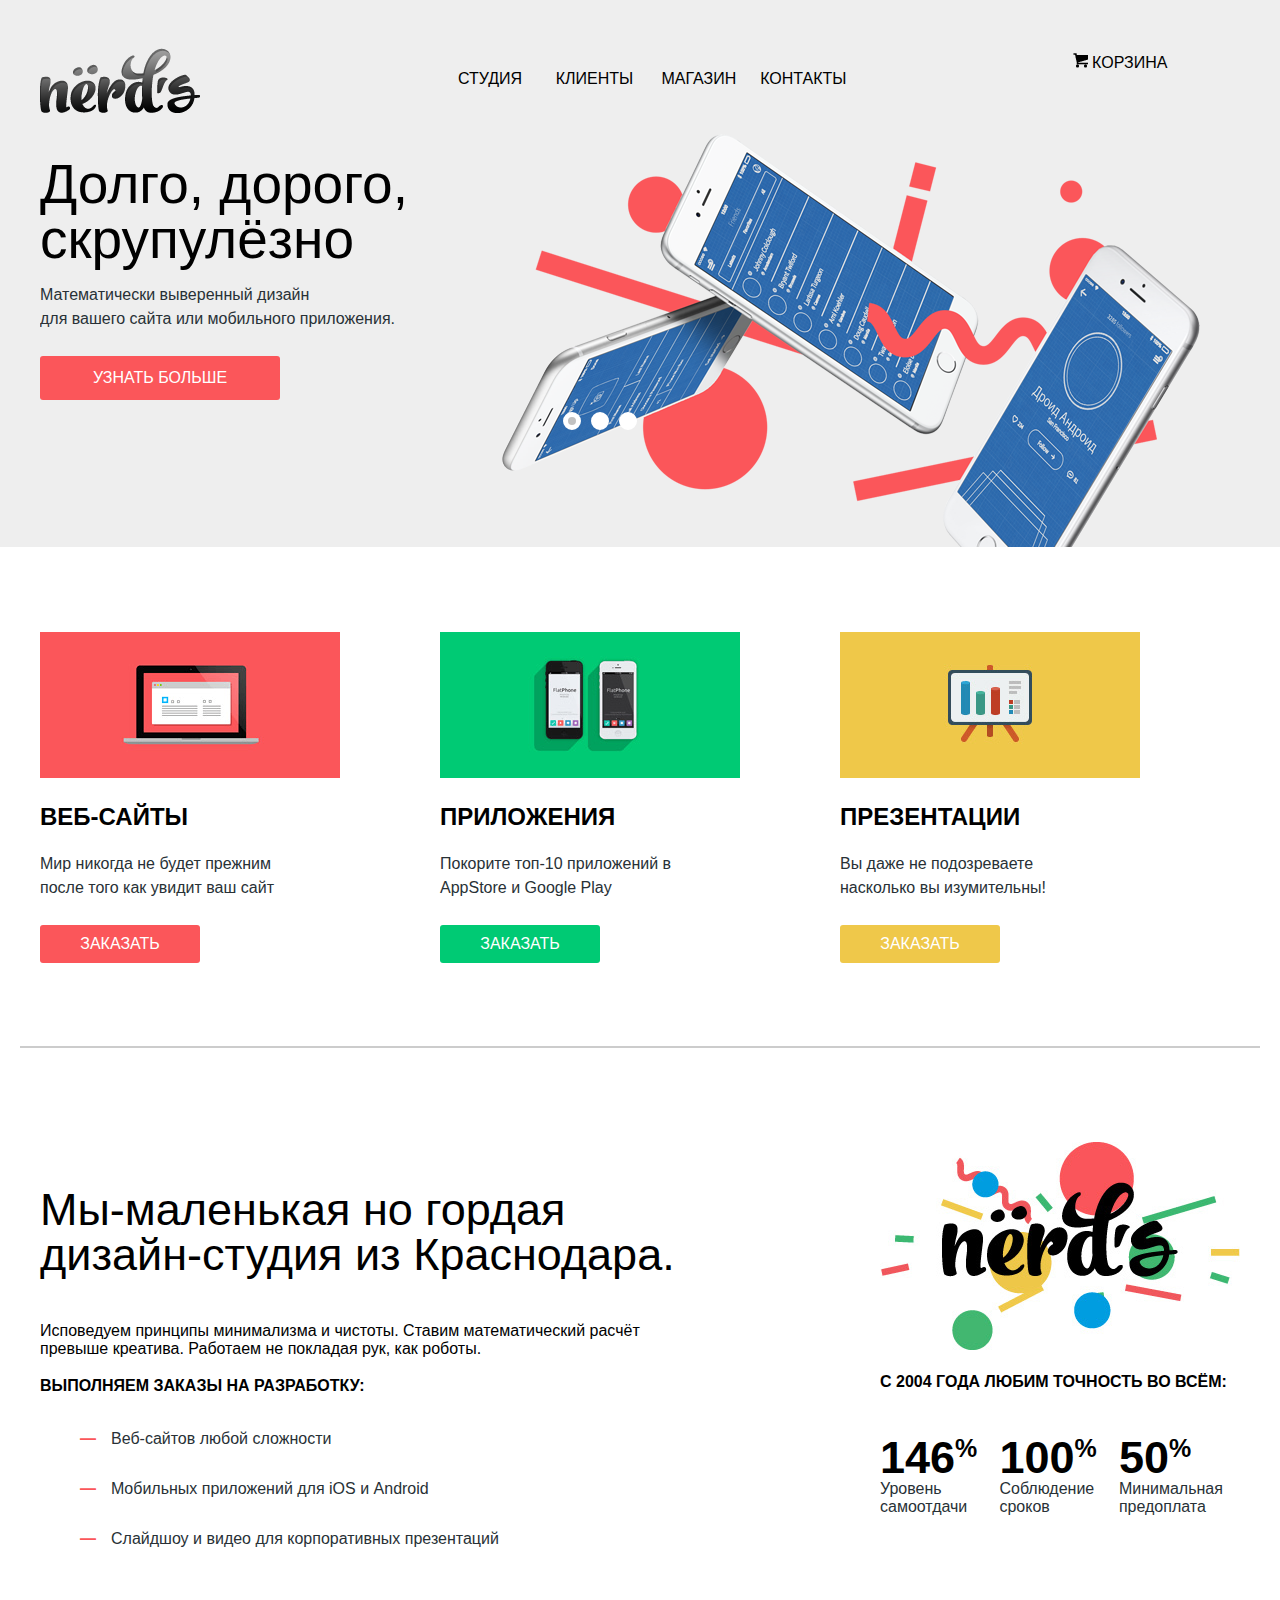
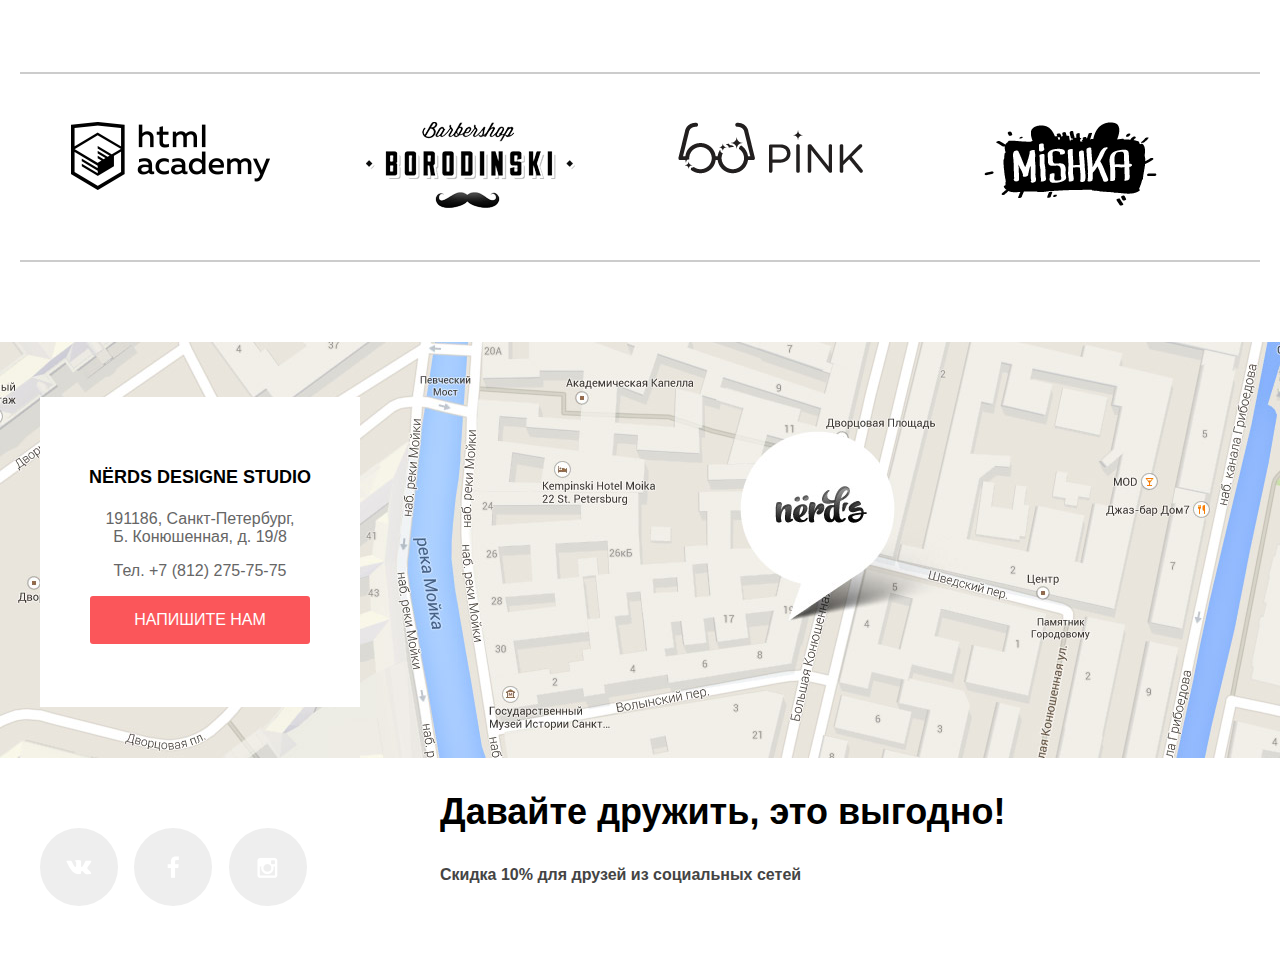
==== commit 6aed6768: "запрос на допуск" ====
--- a/index.html
+++ b/index.html
@@ -28,8 +28,8 @@
           </ul>
         </nav>
         <div class="user-bask">
-              <a class="icon-bask"><img src="img/bask-icon.png" alt="корзина"></a>
-              <a class="bask" href="#">корзина</a>
+          <a class="icon-bask"><img src="img/bask-icon.png" alt="корзина"></a>
+          <a class="bask" href="#">корзина</a>
         </div>
       </div>
     </header>
@@ -79,112 +79,107 @@
             <img src="img/illustration-1.png" alt="веб-сайты">
               <h2 class="main-services-title">веб-сайты</h2>
               <p class="tegline">Мир никогда не будет прежним<br>
-                             после того как увидит ваш сайт</p>
+                                 после того как увидит ваш сайт</p>
               <a class="btn-1" href="#">заказать</a>
            </div>
            <div class="main-services">
              <img src="img/illustration-2.png" alt="приложения">
              <h2 class="main-services-title">приложения</h2>
              <p class="tegline">Покорите топ-10 приложений в<br>
-                             AppStore и Google Play</p>
+                                AppStore и Google Play</p>
              <a class="btn-2" href="#">заказать</a>
            </div>
            <div class="main-services">
              <img src="img/illustration-3.png" alt="презентации">
              <h2 class="main-services-title">презентации</h2>
              <p class="tegline">Вы даже не подозреваете<br>
-                             насколько вы изумительны!</p>
+                                насколько вы изумительны!</p>
              <a class="btn-3" href="#">заказать</a>
            </div>
          </div>
        </section>
       <section class="main-index-content">
-        <div class="container clearfix">
+        <div class="container">
           <div class="index-content-left">
             <p class="index-content-title">Мы-маленькая но гордая дизайн-студия из Краснодара.</p>
               <p>Исповедуем принципы минимализма и чистоты. Ставим математический расчёт превыше креатива. Работаем не покладая рук, как роботы.</p>
               <p class="span">Выполняем заказы на разработку:</p>
               <ul>
-                <li><p>Веб-сайтов любой сложности</p></li>
-                <li><p>Mобильных приложений для iOS и Android</p></li>
-                <li><p>Слайдшоу и видео для корпоративных презентаций</p></li>
+                <li>Веб-сайтов любой сложности</li>
+                <li>Mобильных приложений для iOS и Android</li>
+                <li>Слайдшоу и видео для корпоративных презентаций</li>
               </ul>
           </div>
               <div class="index-content-right">
                 <img src="img/nerds-illustration.jpg" alt="logo-nёrd's-color»">
                     <p class="span">С 2004 года любим точность во всём:</p>
                       <div class="main-stat">
-                        <p class="statistics">146<sup>%</sup></p>
-                        <p class="statistics">100<sup>%</sup></p>
-                        <p class="statistics">50<sup>%</sup></p>
-                        <p class="text">Уровень самоотдачи</p>
-                        <p class="text">Соблюдение сроков</p>
-                        <p class="text">Минимальная предоплата</p>
-                      </div>
-                  </div>
-                </div>
-              </section>
-              <section class="main-partners-block">
-                <div class="container clearfix">
-                  <a href="https://htmlacademy.ru">
-                    <img src="img/logo-1.png" alt="htmlacademy">
-                  </a>
-                  <a href="https://htmlacademy.ru">
-                    <img src="img/logo-2.png" alt="barbershop BORODINSKI">
-                  </a>
-                  <a href="https://htmlacademy.ru">
-                    <img src="img/logo-3.png" alt="PINK">
-                  </a>
-                  <a href="https://htmlacademy.ru">
-                    <img src="img/logo-4.png" alt="MISHKA">
-                  </a>
-                </div>
-              </section>
-              <section class="main-useblock">
-                <div class="container">
-                  <div class="main-contacts">
-                    <h3 class="main-contacts-title">NЁRDS DESIGNE STUDIO</h3>
-                    <p>191186, Санкт-Петербург,<br>
-                    Б. Конюшенная, д. 19/8</p>
-                    <p>Тел. +7 (812) 275-75-75</p>
-                      <div class="btn-form">
-                        <a href="#">Напишите нам</a>
+                        <p class="statistics"><span>146<sup>%</sup></span><br>Уровень самоотдачи</p>
+                        <p class="statistics"><span>100<sup>%</sup></span><br>Соблюдение сроков</p>
+                        <p class="statistics"><span>50<sup>%</sup></span><br>Минимальная предоплата</p>
                       </div>
                     </div>
                   </div>
-                  <form class="feedback-form" action="https://echo.htmlacademy.ru" method="post">
-                    <p class="feedback-form-title">Напишите нам</p>
-                      <div class="box-1">
-                        <label for="user-field-id">Ваше имя:</label>
-                        <input type="text" name="username" id="user-field-id" value="Представьтесь пожалуйста*">
+                </section>
+                <section class="main-partners-block">
+                  <div class="container clearfix">
+                    <a href="https://htmlacademy.ru">
+                      <img src="img/logo-1.png" alt="htmlacademy">
+                    </a>
+                    <a href="https://htmlacademy.ru">
+                      <img src="img/logo-2.png" alt="barbershop BORODINSKI">
+                    </a>
+                    <a href="https://htmlacademy.ru">
+                      <img src="img/logo-3.png" alt="PINK">
+                    </a>
+                    <a href="https://htmlacademy.ru">
+                      <img src="img/logo-4.png" alt="MISHKA">
+                    </a>
+                  </div>
+                </section>
+                <section class="main-useblock">
+                  <div class="container">
+                    <div class="main-contacts">
+                      <h3 class="main-contacts-title">NЁRDS DESIGNE STUDIO</h3>
+                      <p>191186, Санкт-Петербург,<br>
+                         Б. Конюшенная, д. 19/8</p>
+                      <p>Тел. +7 (812) 275-75-75</p>
+                        <div class="btn-form">
+                          <a href="#">Напишите нам</a>
+                        </div>
                       </div>
-                      <div class="box-2">
-                        <label for="user-email-id">Ваш e-mail:</label>
-                        <input type="email" name="user-email" id="user-email-id" value="Для отправки ответа*">
+                    </div>
+                    <form class="feedback-form" action="https://echo.htmlacademy.ru" method="post">
+                      <p class="feedback-form-title">Напишите нам</p>
+                        <div class="box-1">
+                          <label for="user-field-id">Ваше имя:</label>
+                          <input type="text" name="username" id="user-field-id" value="Представьтесь пожалуйста*">
+                        </div>
+                        <div class="box-2">
+                          <label for="user-email-id">Ваш e-mail:</label>
+                          <input type="email" name="user-email" id="user-email-id" value="Для отправки ответа*">
+                        </div>
+                        <div class="box-3">
+                          <label for="user-comment-id">Текст письма:</label>
+                          <textarea id="user-comment-id" name="user-comment" cols="100" rows="5">В свободной форме*</textarea>
+                        </div>
+                        <div class="btn-send">
+                          <button type="submit">отправить</button>
+                        </div>
+                      </form>
+                    </section>
+                    <footer class="main-footer">
+                      <div class="container clearfix">
+                        <div class="footer-content-left">
+                            <a class="social-btn-vk" href="#"></a>
+                            <a class="social-btn-fb" href="#"></a>
+                            <a class="social-btn-insta" href="#"></a>
+                        </div>
+                        <div class="footer-content-right">
+                          <p class="footer-tegline-title">Давайте дружить, это выгодно!</p>
+                          <p class="footer-tegline-action">Скидка 10% для друзей из социальных сетей</p>
+                        </div>
                       </div>
-                      <div class="box-3">
-                        <label for="user-comment-id">Текст письма:</label>
-                        <textarea id="user-comment-id" name="user-comment" cols="100" rows="5">В свободной форме*</textarea>
-                      </div>
-                      <div class="btn-send">
-                        <button type="submit">отправить</button>
-                      </div>
-                    </form>
-                  </section>
-                  <footer class="main-footer">
-                    <div class="container clearfix">
-                      <div class="footer-content-left">
-                        <ul>
-                          <li><a class="social-btn-vk" href="#"></a></li>
-                          <li><a class="social-btn-fb" href="#"></a></li>
-                          <li><a class="social-btn-insta" href="#"></a></li>
-                        </ul>
-                      </div>
-                      <div class="footer-content-right">
-                        <p class="footer-tegline-title">Давайте дружить, это выгодно!</p>
-                        <p class="footer-tegline-action">Скидка 10% для друзей из социальных сетей</p>
-                     </div>
-                   </div>
-                 </footer>
-               </body>
-             </html>
+                    </footer>
+                  </body>
+                </html>
--- a/css/style.css
+++ b/css/style.css
@@ -19,29 +19,26 @@
   padding: 0 20px;
 }
 
-.main-header {
-  /*min-height: 115px;*/
-  padding-top: 48px;
-  background:#eeeeee;
-}
-
 .clearfix:after {
   content: "";
   display: table;
   clear: both;
 }
 
+.main-header {
+  padding-top: 48px;
+  background:#eeeeee;
+}
+
 .index-logo {
   float: left;
   width: 160px;
-  /*min-height: 115px;*/
   margin-right: 200px;
 }
 
 .main-navigation {
   float: left;
   width: 540px;
-  /*min-height: 115px;*/
   margin-right: 100px;
 }
 
@@ -62,7 +59,6 @@
 }
 
 .user-bask {
-  display: inline-block;
   float: left;
   width: 160px;
   text-align: center;
@@ -78,8 +74,11 @@
   line-height: 30px;
 }
 
+.main-header:last-child {
+  margin-right: 0px;
+}
+
 .main-slider {
-  /*width: 1160px;*/
   height: 430px;
   background: #eeeeee;
 }
@@ -314,37 +313,33 @@
   line-height: 45px;
 }
 
-.index-content-text {
+.span {
+  font-size: 16px;
+  font-weight: bold;
+  font-family: "Roboto Bold", "Arial", sans-serif;
+  color: #000000;
+  text-transform: uppercase;
+  line-height: 24px;
+}
+
+.index-content-left li {
   font-size: 16px;
   font-weight: 400;
   font-family: "Roboto regular", "Arial", sans-serif;
   color: #283136;
   text-transform: none;
-  line-height: 24px;
-}
-
-.span {
-  font-size: 16px;
-  font-weight: bold;
-  font-family: "Roboto Bold", "Arial", sans-serif;
-  color: #000000;
-  text-transform: uppercase;
-  line-height: 24px;
-}
-
-
-/*.index-content-text li {
+  line-height: 50px;
   list-style-type: none;
 }
-.index-content-text li:before {
+
+.index-content-left li:before {
   content: "\2014";
   font-weight: bold;
   color: #fb565a;
-}*/
-
-
-.main-stat .statistics {
-  display: inline-block;
+  padding-right: 15px;
+}
+
+.main-stat .statistics span {
   text-align: center;
   font-size: 45px;
   font-weight: bold;
@@ -354,19 +349,28 @@
   line-height: 45px;
 }
 
-.main-stat .text {
-  display: inline-block;
-  text-align: center;
+.main-stat .statistics sup {
+  font-size: 25px;
+  font-weight: bold;
+  font-family: "Roboto bold", "Arial", sans-serif;
+  color: #000000;
+  text-transform: uppercase;
+}
+
+.main-stat .statistics {
+  display: inline-block;
+  width: 100px;
+  margin-right: 15px;
+  text-align: left;
   font-size: 16px;
   font-weight: 400;
   font-family: "Roboto Regular", "Arial", sans-serif;
   color: #283136;
-  text-transform: uppercase;
+  text-transform: none;
   line-height: 18px;
 }
 
 .main-partners-block {
-  /*min-height: 180px;*/
   margin-bottom: 80px;
   font-size: 0;
 }
@@ -404,7 +408,6 @@
   width: 320px;
   height: 310px;
   margin-top: 55px;
-  margin-bottom: 55px;
   margin-left: 0px;
   background: #ffffff;
 }
@@ -437,7 +440,6 @@
   width: 220px;
   padding: 15px 0;
   margin-left: 50px;
-  margin-top: 40px;
   font-size: 16px;
   color: #ffffff;
   text-transform: uppercase;
@@ -451,32 +453,28 @@
   display: none;
 }
 
-.main-footer {
-  padding-top: 70px;
-}
-
 .footer-content-left {
   float: left;
   width: 320px;
-  min-height: 78px;
-  /*margin-left: -38px;*/
+  padding: 70px 0;
   margin-right: 80px;
 }
 
 .footer-content-right {
   float: left;
   width: 600;
-  min-height: 78px;
-  margin-bottom: 75px;
+  padding-top: px;
+  padding-bottom: 77px;
 }
 
 .main-footer:last-child {
   margin-right: 0;
 }
 
-.footer-content-left li {
+.footer-content-left a {
   display: inline-block;
   width: 78px;
+  text-align: left;
   margin-right: 12px;
 }
 
@@ -525,47 +523,55 @@
 .footer-tegline-title {
   font-size: 36px;
   font-weight: bold;
-  font-style: normal;
-  font-family: "Roboto bold", sans-serif;
+  font-family: "Roboto bold", "Arial", sans-serif;
   color: #000000;
   text-transform: none;
   text-align: left;
-  line-height: 1;
+  line-height: 36px;
 }
 
 .footer-tegline-action {
   font-size: 16px;
   font-weight: bold;
-  font-style: normal;
-  font-family: "Roboto Regular", sans-serif;
+  font-family: "Roboto Regular", "Arial" sans-serif;
   color: #444444;
   text-transform: none;
   text-align: left;
-  line-height: 1.375;
+  line-height: 18px;
+}
+
+.social-btn-vk:hover,
+.social-btn-fb:hover,
+.social-btn-insta:hover {
+  background-color: #e74246;
+}
+
+.social-btn-vk:active,
+.social-btn-fb:active,
+.social-btn-insta:active {
+  background-color: #d7373b;
+  box-shadow: #000101;
 }
 
 .main-content-title {
-  min-height: 240px;
+  height: 240px;
+  padding-top: 85px;
   background:#eeeeee;
 }
 
 .main-content-title h1{
-  float:left;
-  width:1160px;
   font-size: 55px;
   font-weight: 500;
-  font-style: normal;
-  font-family: "Roboto Medium", monospace;
-  color: #000000;
-  text-transform: none;
-  text-align: center;
-  line-height: 1.0;
+  font-family: "Roboto Medium", "Arial", sans-serif;
+  color: #000000;
+  text-transform: none;
+  text-align: center;
+  line-height: 55px;
 }
 
 .filter-content-left {
   float: left;
   width: 260px;
-  min-height: 2228px;
   margin-right: 140px;
   padding-top: 60px;
 }
@@ -573,7 +579,6 @@
 .filter-content-right {
   float: right;
   width: 760px;
-  min-height: 2228px;
   padding-top: 60px;
 }
 
@@ -670,6 +675,7 @@
   padding: 16px 0;
   margin-top: 48px;
   font-size: 16px;
+
   color: #000000;
   text-transform: uppercase;
   text-align: center;
@@ -703,7 +709,7 @@
   color: #000000;
   text-transform: uppercase;
   text-decoration: none;
-  line-height: 1.286;
+  line-height: 18px;
 }
 
 .view-left {
@@ -724,6 +730,18 @@
 .view-left, .view-right {
   position:relative;
   width: 360px;
+}
+
+.semi{
+  opacity: 0.12
+}
+
+.view-left:hover .semi {
+  opacity: 1;
+}
+
+.view-right:hover .semi {
+  opacity: 1;
 }
 
  .mask {
@@ -737,6 +755,7 @@
 
 .view-left:hover .mask {
   display: block;
+
 }
 
 .view-right:hover .mask {
@@ -762,7 +781,7 @@
   font-weight: 400;
   font-size: 16px;
   line-height: 18px;
-  font-family: "Roboto Regular", sans-serif;
+  font-family: "Roboto Regular", "Arial", sans-serif;
   text-align: center;
   color: #666666;
   text-transform: none;
@@ -778,7 +797,7 @@
   font-weight: 500;
   font-size: 16px;
   line-height: 18px;
-  font-family: "Roboto Medium";
+  font-family: "Roboto Medium", "Arial", sans-serif;
   vertical-align: top;
   text-align: center;
   color: #ffffff;
@@ -823,8 +842,8 @@
 .pages-section-content {
   float: left;
   width: 500px;
-  min-height: 170px;
-  padding-top: 60px;
+  padding-top: 24px;
+  padding-bottom: 60px;
 }
 
 .btn-pages-active {
@@ -870,12 +889,3 @@
   border: 3px solid #eeeeee;
   border-radius: 2px;
 }
-
-.semi{
-  opacity: 0.12
-}
-
-.mask{
-  display
-  opacity: 0
-}
